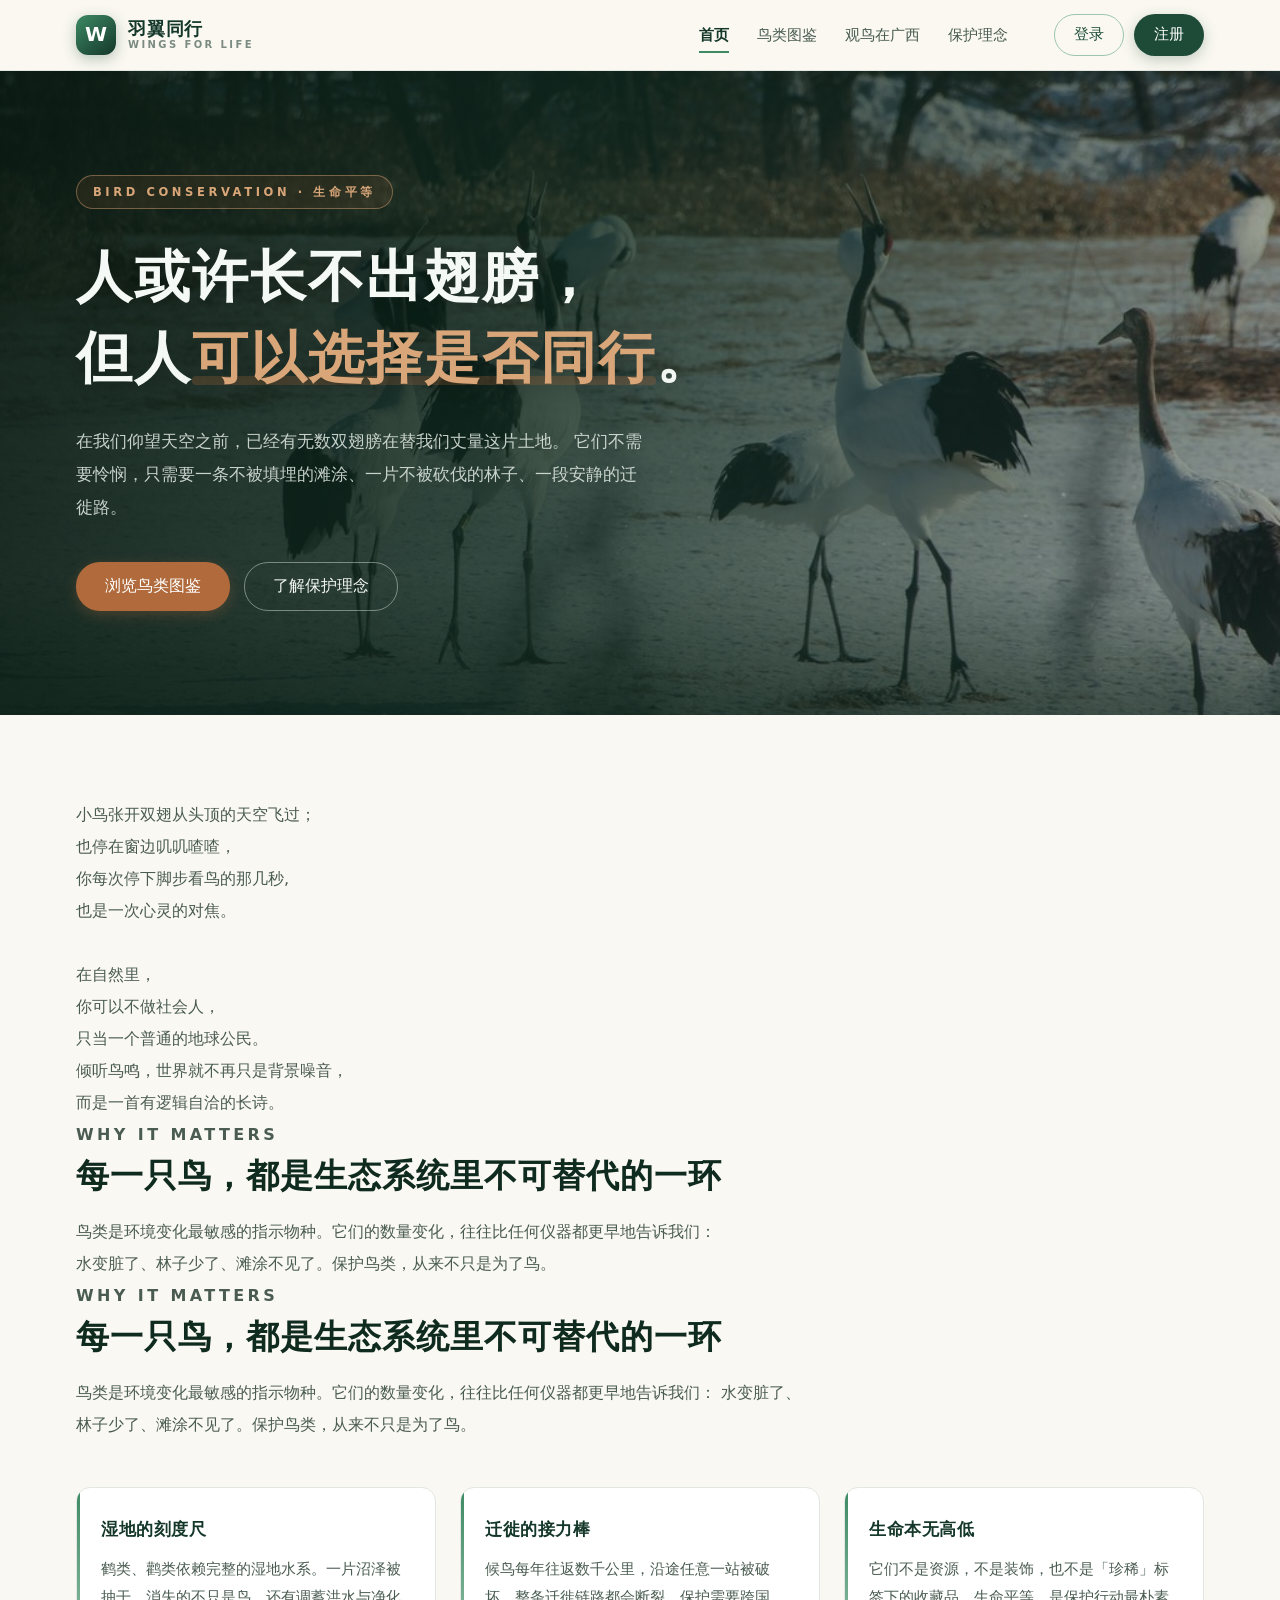
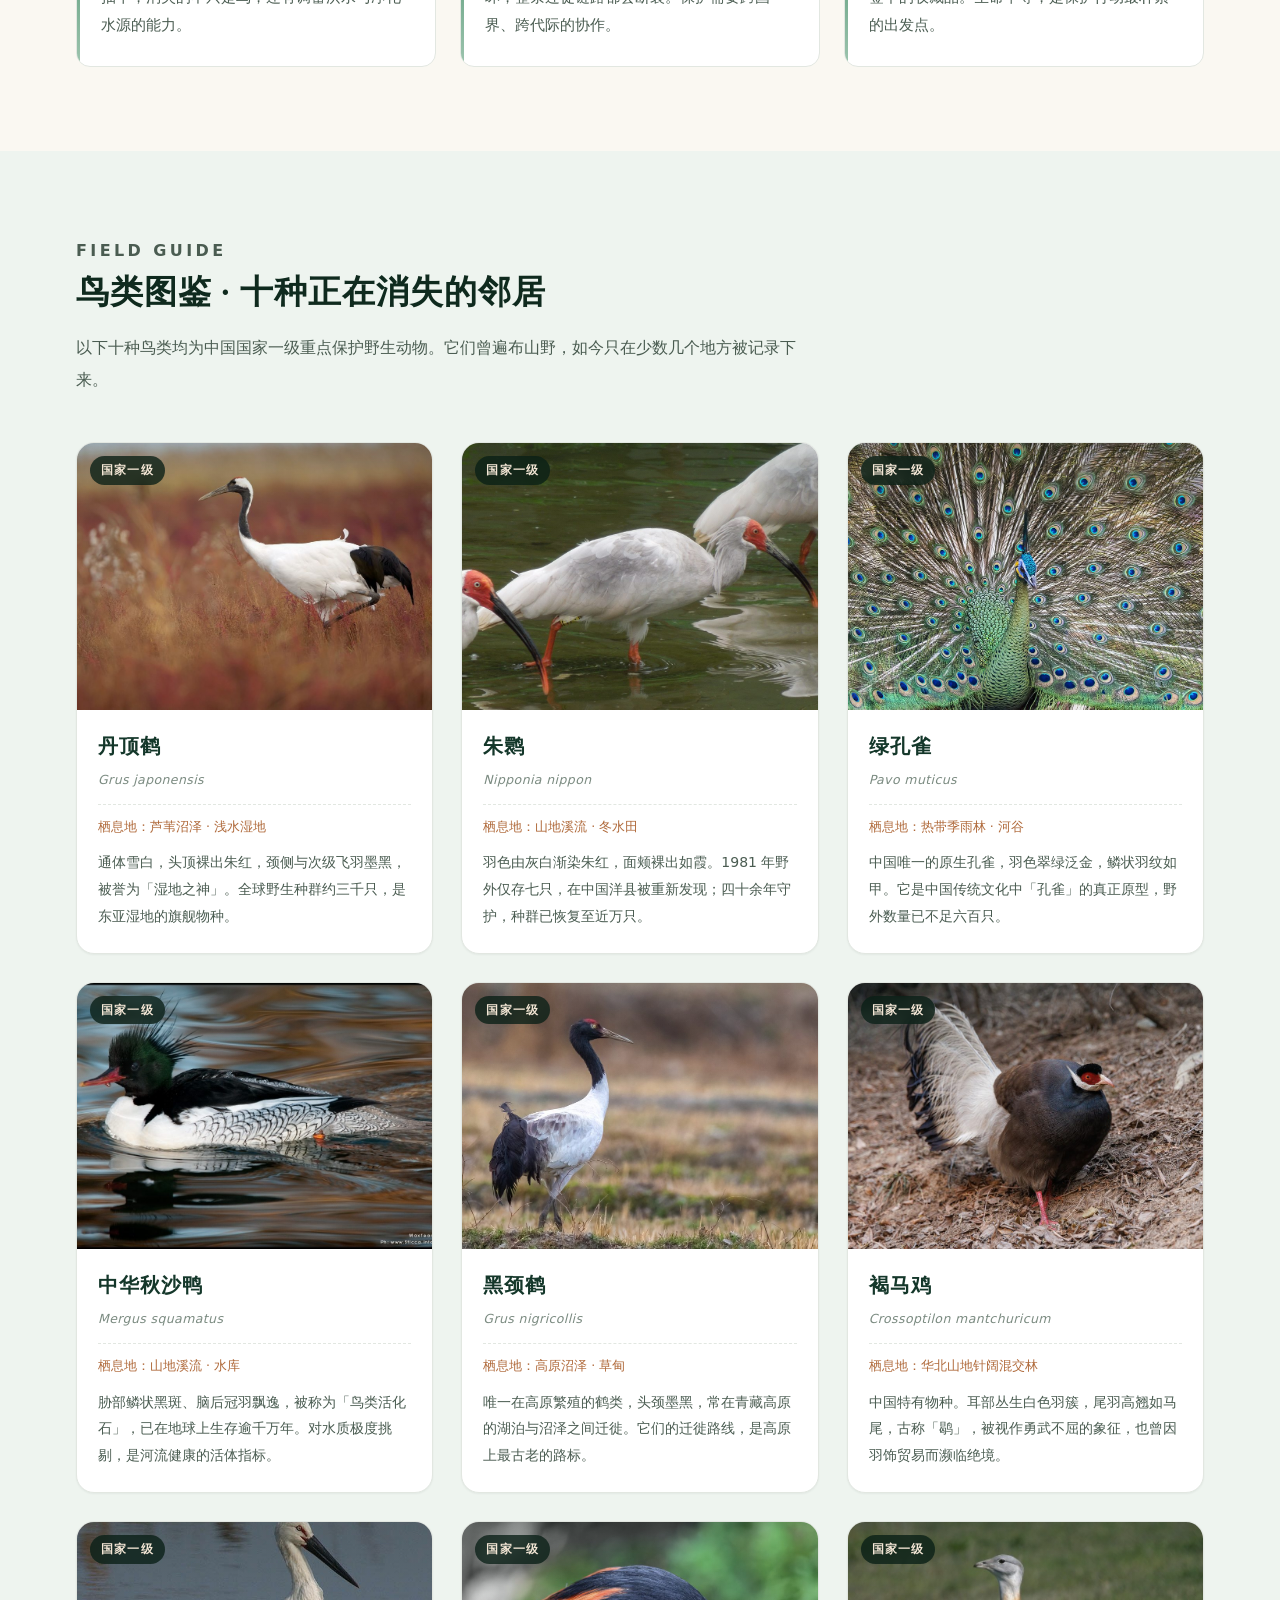
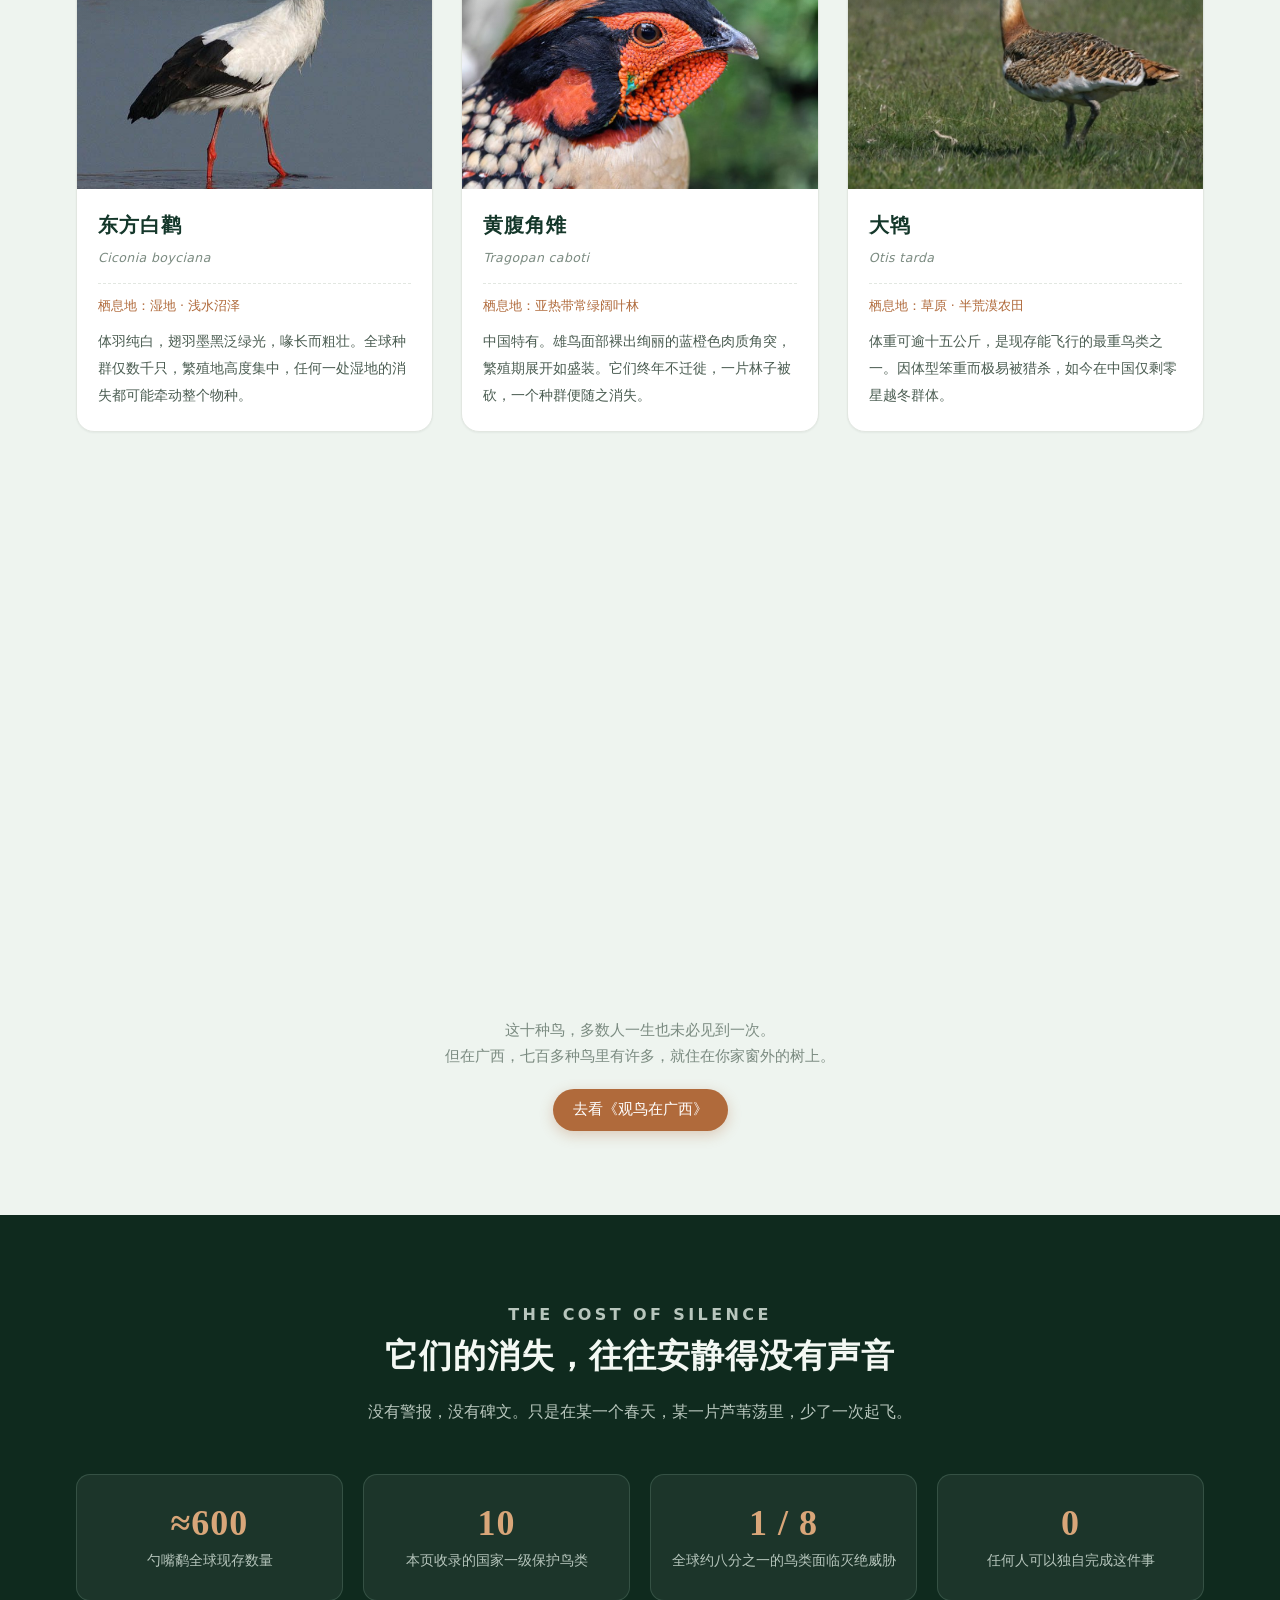
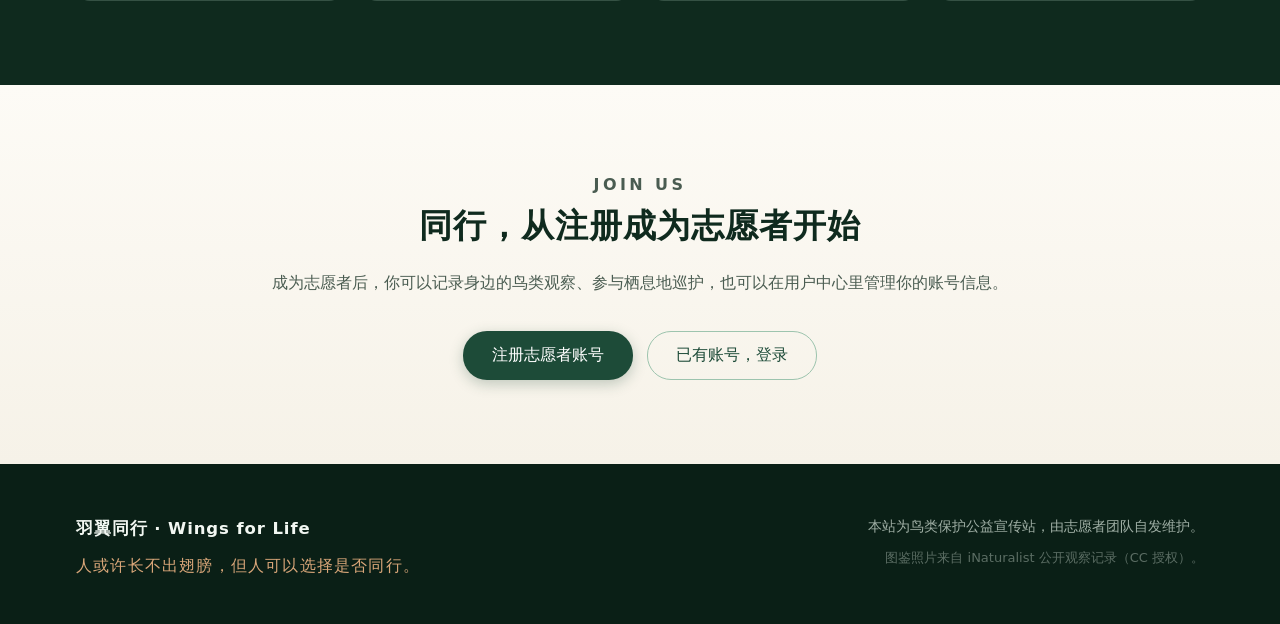
==== index.html @ a068129e "提交文件" ====
<!DOCTYPE html>
<html lang="zh-CN">
<head>
<meta charset="utf-8">
<meta name="viewport" content="width=device-width, initial-scale=1">
<title>羽翼同行 · Wings for Life —— 鸟类保护宣传站</title>
<meta name="description" content="一个鸟类保护公益宣传站：记录中国十种国家一级保护鸟类，主张生命平等。">
<link rel="stylesheet" href="assets/style.css">
</head>
<body>

<header class="site-header">
  <div class="wrap header-inner">
    <a class="brand" href="index.html">
      <span class="brand-mark">W</span>
      <span class="brand-text">
        <strong>羽翼同行</strong>
        <em>Wings for Life</em>
      </span>
    </a>
    <nav class="nav">
      <a href="index.html" class="on">首页</a>
      <a href="#birds">鸟类图鉴</a>
      <a href="guangxi.html">观鸟在广西</a>
      <a href="about.html">保护理念</a>
    </nav>
    <div class="account" id="account-area">
      <a class="btn btn-ghost" href="login.html">登录</a>
      <a class="btn btn-solid" href="register.html">注册</a>
    </div>
  </div>
</header>

<main>

  <!-- ============ Hero ============ -->
  <section class="hero">
    <div class="hero-inner">
      <span class="hero-kicker">Bird Conservation · 生命平等</span>
      <h1 class="hero-slogan">
        人或许长不出翅膀，<br>但人<span class="hl">可以选择是否同行</span>。
      </h1>
      <p class="hero-sub">
        在我们仰望天空之前，已经有无数双翅膀在替我们丈量这片土地。
        它们不需要怜悯，只需要一条不被填埋的滩涂、一片不被砍伐的林子、一段安静的迁徙路。
      </p>
      <div class="hero-actions">
        <a class="btn btn-clay" href="#birds">浏览鸟类图鉴</a>
        <a class="btn btn-outline-light" href="about.html">了解保护理念</a>
      </div>
    </div>
  </section>

  <!-- ============ 为什么重要 ============ -->
  <section class="section">
    <div class="wrap">
      <div class="section-head reveal">
        <p>
          小鸟张开双翅从头顶的天空飞过；<br>
          也停在窗边叽叽喳喳，<br>
         你每次停下脚步看鸟的那几秒,<br>
         也是一次心灵的对焦。<br>
         <br>
        在自然里，<br>
        你可以不做社会人，<br>
        只当一个普通的地球公民。<br>
        倾听鸟鸣，世界就不再只是背景噪音，<br>
        而是一首有逻辑自洽的长诗。
        </p>
        <p class="eyebrow">Why it matters</p>
        <h2>每一只鸟，都是生态系统里不可替代的一环</h2>
        <p>
          鸟类是环境变化最敏感的指示物种。它们的数量变化，往往比任何仪器都更早地告诉我们：
        </p>
        <p>
          水变脏了、林子少了、滩涂不见了。保护鸟类，从来不只是为了鸟。
        </p>
        <p class="eyebrow">Why it matters</p>
        <h2>每一只鸟，都是生态系统里不可替代的一环</h2>
        <p>
          鸟类是环境变化最敏感的指示物种。它们的数量变化，往往比任何仪器都更早地告诉我们：
          水变脏了、林子少了、滩涂不见了。保护鸟类，从来不只是为了鸟。
        </p>
      </div>

      <div class="idea-grid">
        <div class="idea reveal">
          <h3>湿地的刻度尺</h3>
          <p>鹤类、鹳类依赖完整的湿地水系。一片沼泽被抽干，消失的不只是鸟，还有调蓄洪水与净化水源的能力。</p>
        </div>
        <div class="idea reveal">
          <h3>迁徙的接力棒</h3>
          <p>候鸟每年往返数千公里，沿途任意一站被破坏，整条迁徙链路都会断裂。保护需要跨国界、跨代际的协作。</p>
        </div>
        <div class="idea reveal">
          <h3>生命本无高低</h3>
          <p>它们不是资源，不是装饰，也不是「珍稀」标签下的收藏品。生命平等，是保护行动最朴素的出发点。</p>
        </div>
      </div>
    </div>
  </section>

  <!-- ============ 鸟类图鉴 ============ -->
  <section class="section tint" id="birds">
    <div class="wrap">
      <div class="section-head reveal">
        <p class="eyebrow">Field Guide</p>
        <h2>鸟类图鉴 · 十种正在消失的邻居</h2>
        <p>以下十种鸟类均为中国国家一级重点保护野生动物。它们曾遍布山野，如今只在少数几个地方被记录下来。</p>
      </div>

      <div class="birds-grid">

        <article class="bird-card reveal">
          <div class="card-media">
            <img src="images/bird-01.jpg" alt="丹顶鹤" loading="lazy">
            <span class="card-level">国家一级</span>
          </div>
          <div class="card-body">
            <h3>丹顶鹤</h3>
            <p class="card-latin">Grus japonensis</p>
            <p class="card-habitat">栖息地：芦苇沼泽 · 浅水湿地</p>
            <p class="card-desc">通体雪白，头顶裸出朱红，颈侧与次级飞羽墨黑，被誉为「湿地之神」。全球野生种群约三千只，是东亚湿地的旗舰物种。</p>
          </div>
        </article>

        <article class="bird-card reveal">
          <div class="card-media">
            <img src="images/bird-02.jpg" alt="朱鹮" loading="lazy">
            <span class="card-level">国家一级</span>
          </div>
          <div class="card-body">
            <h3>朱鹮</h3>
            <p class="card-latin">Nipponia nippon</p>
            <p class="card-habitat">栖息地：山地溪流 · 冬水田</p>
            <p class="card-desc">羽色由灰白渐染朱红，面颊裸出如霞。1981 年野外仅存七只，在中国洋县被重新发现；四十余年守护，种群已恢复至近万只。</p>
          </div>
        </article>

        <article class="bird-card reveal">
          <div class="card-media">
            <img src="images/bird-03.jpg" alt="绿孔雀" loading="lazy">
            <span class="card-level">国家一级</span>
          </div>
          <div class="card-body">
            <h3>绿孔雀</h3>
            <p class="card-latin">Pavo muticus</p>
            <p class="card-habitat">栖息地：热带季雨林 · 河谷</p>
            <p class="card-desc">中国唯一的原生孔雀，羽色翠绿泛金，鳞状羽纹如甲。它是中国传统文化中「孔雀」的真正原型，野外数量已不足六百只。</p>
          </div>
        </article>

        <article class="bird-card reveal">
          <div class="card-media">
            <img src="images/bird-04.jpg" alt="中华秋沙鸭" loading="lazy">
            <span class="card-level">国家一级</span>
          </div>
          <div class="card-body">
            <h3>中华秋沙鸭</h3>
            <p class="card-latin">Mergus squamatus</p>
            <p class="card-habitat">栖息地：山地溪流 · 水库</p>
            <p class="card-desc">胁部鳞状黑斑、脑后冠羽飘逸，被称为「鸟类活化石」，已在地球上生存逾千万年。对水质极度挑剔，是河流健康的活体指标。</p>
          </div>
        </article>

        <article class="bird-card reveal">
          <div class="card-media">
            <img src="images/bird-05.jpg" alt="黑颈鹤" loading="lazy">
            <span class="card-level">国家一级</span>
          </div>
          <div class="card-body">
            <h3>黑颈鹤</h3>
            <p class="card-latin">Grus nigricollis</p>
            <p class="card-habitat">栖息地：高原沼泽 · 草甸</p>
            <p class="card-desc">唯一在高原繁殖的鹤类，头颈墨黑，常在青藏高原的湖泊与沼泽之间迁徙。它们的迁徙路线，是高原上最古老的路标。</p>
          </div>
        </article>

        <article class="bird-card reveal">
          <div class="card-media">
            <img src="images/bird-06.jpg" alt="褐马鸡" loading="lazy">
            <span class="card-level">国家一级</span>
          </div>
          <div class="card-body">
            <h3>褐马鸡</h3>
            <p class="card-latin">Crossoptilon mantchuricum</p>
            <p class="card-habitat">栖息地：华北山地针阔混交林</p>
            <p class="card-desc">中国特有物种。耳部丛生白色羽簇，尾羽高翘如马尾，古称「鹖」，被视作勇武不屈的象征，也曾因羽饰贸易而濒临绝境。</p>
          </div>
        </article>

        <article class="bird-card reveal">
          <div class="card-media">
            <img src="images/bird-07.jpg" alt="东方白鹳" loading="lazy">
            <span class="card-level">国家一级</span>
          </div>
          <div class="card-body">
            <h3>东方白鹳</h3>
            <p class="card-latin">Ciconia boyciana</p>
            <p class="card-habitat">栖息地：湿地 · 浅水沼泽</p>
            <p class="card-desc">体羽纯白，翅羽墨黑泛绿光，喙长而粗壮。全球种群仅数千只，繁殖地高度集中，任何一处湿地的消失都可能牵动整个物种。</p>
          </div>
        </article>

        <article class="bird-card reveal">
          <div class="card-media">
            <img src="images/bird-08.jpg" alt="黄腹角雉" loading="lazy">
            <span class="card-level">国家一级</span>
          </div>
          <div class="card-body">
            <h3>黄腹角雉</h3>
            <p class="card-latin">Tragopan caboti</p>
            <p class="card-habitat">栖息地：亚热带常绿阔叶林</p>
            <p class="card-desc">中国特有。雄鸟面部裸出绚丽的蓝橙色肉质角突，繁殖期展开如盛装。它们终年不迁徙，一片林子被砍，一个种群便随之消失。</p>
          </div>
        </article>

        <article class="bird-card reveal">
          <div class="card-media">
            <img src="images/bird-09.jpg" alt="大鸨" loading="lazy">
            <span class="card-level">国家一级</span>
          </div>
          <div class="card-body">
            <h3>大鸨</h3>
            <p class="card-latin">Otis tarda</p>
            <p class="card-habitat">栖息地：草原 · 半荒漠农田</p>
            <p class="card-desc">体重可逾十五公斤，是现存能飞行的最重鸟类之一。因体型笨重而极易被猎杀，如今在中国仅剩零星越冬群体。</p>
          </div>
        </article>

        <article class="bird-card reveal">
          <div class="card-media">
            <img src="images/bird-10.jpg" alt="勺嘴鹬" loading="lazy">
            <span class="card-level">国家一级</span>
          </div>
          <div class="card-body">
            <h3>勺嘴鹬</h3>
            <p class="card-latin">Calidris pygmaea</p>
            <p class="card-habitat">栖息地：沿海滩涂 · 河口</p>
            <p class="card-desc">喙端膨大如勺，是它独一无二的签名。全球仅存约六百只，每年往返繁殖地与越冬地数千公里，而中途的每一片滩涂都在被填埋。</p>
          </div>
        </article>

      </div>

      <div class="center" style="margin-top:46px">
        <p style="margin:0 0 20px;color:var(--ink-mute);font-size:14.5px">
          这十种鸟，多数人一生也未必见到一次。<br>
          但在广西，七百多种鸟里有许多，就住在你家窗外的树上。
        </p>
        <a class="btn btn-clay" href="guangxi.html">去看《观鸟在广西》</a>
      </div>
    </div>
  </section>

  <!-- ============ 数据 ============ -->
  <section class="section dark">
    <div class="wrap">
      <div class="section-head center reveal">
        <p class="eyebrow">The cost of silence</p>
        <h2>它们的消失，往往安静得没有声音</h2>
        <p>没有警报，没有碑文。只是在某一个春天，某一片芦苇荡里，少了一次起飞。</p>
      </div>
      <div class="stats">
        <div class="stat reveal"><b>≈600</b><span>勺嘴鹬全球现存数量</span></div>
        <div class="stat reveal"><b>10</b><span>本页收录的国家一级保护鸟类</span></div>
        <div class="stat reveal"><b>1 / 8</b><span>全球约八分之一的鸟类面临灭绝威胁</span></div>
        <div class="stat reveal"><b>0</b><span>任何人可以独自完成这件事</span></div>
      </div>
    </div>
  </section>

  <!-- ============ CTA ============ -->
  <section class="section sand">
    <div class="wrap">
      <div class="section-head center reveal" style="margin-bottom:0">
        <p class="eyebrow">Join us</p>
        <h2>同行，从注册成为志愿者开始</h2>
        <p>成为志愿者后，你可以记录身边的鸟类观察、参与栖息地巡护，也可以在用户中心里管理你的账号信息。</p>
        <div class="hero-actions" style="justify-content:center;margin-top:32px">
          <a class="btn btn-solid" href="register.html">注册志愿者账号</a>
          <a class="btn btn-ghost" href="login.html">已有账号，登录</a>
        </div>
      </div>
    </div>
  </section>

</main>

<footer class="site-footer">
  <div class="wrap footer-inner">
    <div class="foot-brand">
      <strong>羽翼同行 · Wings for Life</strong>
      <p>人或许长不出翅膀，但人可以选择是否同行。</p>
    </div>
    <div class="foot-meta">
      <p>本站为鸟类保护公益宣传站，由志愿者团队自发维护。</p>
      <p class="muted">图鉴照片来自 iNaturalist 公开观察记录（CC 授权）。</p>
    </div>
  </div>
</footer>

<div id="toast-host"></div>
<script src="assets/app.js"></script>
</body>
</html>
---- assets/style.css ----
/* ============================================================
   Wings for Life · 羽翼同行
   鸟类保护宣传站 —— 前端样式
   主色调：深绿 + 大地色
   ============================================================ */

:root {
  --green-950: #0a1f16;
  --green-900: #0f2a1e;
  --green-800: #14372a;
  --green-700: #1d4b38;
  --green-600: #2a6b4e;
  --green-500: #3d8a64;
  --green-400: #5aa87d;
  --green-300: #9dc4ae;
  --green-100: #dcebe1;
  --green-050: #eef4ef;

  --clay:      #b06a3b;
  --clay-lite: #d9a679;
  --clay-pale: #f4e6d8;

  --sand:  #e7e0cf;
  --cream: #faf8f2;
  --paper: #ffffff;

  --ink:      #1b2a22;
  --ink-soft: #4a5c51;
  --ink-mute: #7b8b81;
  --line:     #e2e7e1;
  --line-soft:#eef1ec;

  --radius-lg: 18px;
  --radius:    14px;
  --radius-sm: 9px;

  --shadow-xs: 0 1px 2px rgba(15, 42, 30, .05);
  --shadow:    0 2px 4px rgba(15, 42, 30, .05), 0 10px 28px rgba(15, 42, 30, .07);
  --shadow-lg: 0 18px 50px rgba(15, 42, 30, .15);

  --wrap: 1180px;
  --ease: cubic-bezier(.22, .61, .36, 1);

  --font: "PingFang SC", "HarmonyOS Sans SC", "Hiragino Sans GB", "Microsoft YaHei",
          "Source Han Sans SC", "Noto Sans SC", system-ui, -apple-system, "Segoe UI", sans-serif;
  --serif: "Songti SC", "Source Han Serif SC", "Noto Serif SC", Georgia, "Times New Roman", serif;
  --mono: ui-monospace, SFMono-Regular, Menlo, Consolas, "Courier New", monospace;
}

* { box-sizing: border-box; }

html { scroll-behavior: smooth; -webkit-text-size-adjust: 100%; }

body {
  margin: 0;
  background: var(--cream);
  color: var(--ink);
  font-family: var(--font);
  font-size: 16px;
  line-height: 1.78;
  -webkit-font-smoothing: antialiased;
  text-rendering: optimizeLegibility;
}

a { color: var(--green-600); text-decoration: none; transition: color .18s var(--ease); }
a:hover { color: var(--green-500); }

img { max-width: 100%; display: block; }

.wrap { width: 100%; max-width: var(--wrap); margin: 0 auto; padding: 0 26px; }
.center { text-align: center; }

/* ============================================================
   页头
   ============================================================ */

.site-header {
  position: sticky;
  top: 0;
  z-index: 80;
  background: rgba(250, 248, 242, .86);
  backdrop-filter: saturate(160%) blur(14px);
  -webkit-backdrop-filter: saturate(160%) blur(14px);
  border-bottom: 1px solid var(--line);
  transition: box-shadow .25s var(--ease), background .25s var(--ease);
}
.site-header.scrolled { box-shadow: 0 4px 22px rgba(15, 42, 30, .07); background: rgba(250, 248, 242, .96); }

.header-inner { display: flex; align-items: center; gap: 22px; height: 70px; }

.brand { display: flex; align-items: center; gap: 12px; color: var(--green-800); flex: none; }
.brand:hover { color: var(--green-700); }

.brand-mark {
  width: 40px; height: 40px;
  display: grid; place-items: center;
  border-radius: 12px;
  background: linear-gradient(140deg, var(--green-500), var(--green-800));
  color: #fff;
  font-weight: 700;
  font-size: 20px;
  box-shadow: 0 4px 14px rgba(29, 75, 56, .3);
}
.brand-text { display: flex; flex-direction: column; line-height: 1.16; }
.brand-text strong { font-size: 17.5px; letter-spacing: .8px; }
.brand-text em {
  font-style: normal;
  font-size: 10px;
  letter-spacing: 2.4px;
  text-transform: uppercase;
  color: var(--ink-mute);
  font-weight: 600;
}

.nav { display: flex; gap: 28px; margin-left: auto; }
.nav a {
  position: relative;
  color: var(--ink-soft);
  font-size: 15px;
  padding: 5px 0;
}
.nav a::after {
  content: "";
  position: absolute; left: 0; right: 100%; bottom: 0;
  height: 2px; background: var(--green-500);
  transition: right .25s var(--ease);
}
.nav a:hover { color: var(--green-700); }
.nav a:hover::after, .nav a.on::after { right: 0; }
.nav a.on { color: var(--green-800); font-weight: 600; }

.account { display: flex; align-items: center; gap: 10px; margin-left: 24px; }

.who {
  font-size: 13px;
  color: var(--green-700);
  background: var(--green-050);
  border: 1px solid var(--green-100);
  padding: 4px 12px;
  border-radius: 20px;
  max-width: 190px;
  overflow: hidden;
  text-overflow: ellipsis;
  white-space: nowrap;
  font-weight: 500;
}

/* 按钮 */
.btn {
  display: inline-flex;
  align-items: center;
  justify-content: center;
  gap: 7px;
  padding: 9px 19px;
  border-radius: 24px;
  font-size: 14.5px;
  font-weight: 500;
  font-family: inherit;
  border: 1px solid transparent;
  cursor: pointer;
  transition: .18s var(--ease);
  white-space: nowrap;
  line-height: 1.5;
}
.btn-solid {
  background: var(--green-700);
  color: #fff;
  box-shadow: 0 4px 14px rgba(29, 75, 56, .26);
}
.btn-solid:hover { background: var(--green-600); color: #fff; transform: translateY(-1px); box-shadow: 0 7px 20px rgba(29, 75, 56, .3); }
.btn-solid:active { transform: translateY(0); }
.btn-ghost { color: var(--green-700); border-color: var(--green-300); background: transparent; }
.btn-ghost:hover { background: var(--green-050); color: var(--green-800); border-color: var(--green-400); }
.btn-line { color: var(--ink-soft); border-color: var(--line); background: transparent; }
.btn-line:hover { background: #f2f0e9; color: var(--ink); }
.btn-clay { background: var(--clay); color: #fff; box-shadow: 0 4px 14px rgba(176, 106, 59, .3); }
.btn-clay:hover { background: #c07a49; color: #fff; transform: translateY(-1px); }
.btn-outline-light { border-color: rgba(244, 248, 244, .42); color: #f4f8f4; }
.btn-outline-light:hover { background: rgba(255, 255, 255, .13); color: #fff; border-color: rgba(255, 255, 255, .6); }
.btn-block { width: 100%; border-radius: var(--radius-sm); padding: 12px 18px; font-size: 15.5px; }
.btn[disabled] { opacity: .55; cursor: not-allowed; transform: none !important; }

/* ============================================================
   Hero
   ============================================================ */

.hero {
  position: relative;
  min-height: 540px;
  display: flex;
  align-items: center;
  background: var(--green-950) url("../images/hero.jpg") center 40% / cover no-repeat;
  overflow: hidden;
}
.hero::before {
  content: "";
  position: absolute; inset: 0;
  background: linear-gradient(102deg,
              rgba(8, 26, 18, .93) 0%,
              rgba(11, 38, 27, .80) 42%,
              rgba(11, 38, 27, .34) 100%);
}
.hero::after {
  content: "";
  position: absolute; left: 0; right: 0; bottom: 0; height: 140px;
  background: linear-gradient(180deg, rgba(10, 31, 22, 0), rgba(10, 31, 22, .55));
}
.hero-inner {
  position: relative;
  z-index: 2;
  width: 100%;
  max-width: var(--wrap);
  margin: 0 auto;
  padding: 104px 26px;
}

.hero-kicker {
  display: inline-block;
  font-size: 11.5px;
  letter-spacing: 3.6px;
  text-transform: uppercase;
  color: var(--clay-lite);
  border: 1px solid rgba(217, 166, 121, .45);
  border-radius: 20px;
  padding: 6px 16px;
  margin-bottom: 28px;
  font-weight: 600;
  background: rgba(176, 106, 59, .12);
}

.hero-slogan {
  margin: 0;
  font-family: var(--serif);
  font-size: clamp(30px, 4.6vw, 56px);
  line-height: 1.44;
  font-weight: 600;
  color: #f5f9f5;
  letter-spacing: 2px;
  max-width: 19em;
  text-shadow: 0 3px 30px rgba(0, 0, 0, .4);
}
.hero-slogan .hl {
  color: var(--clay-lite);
  position: relative;
  white-space: nowrap;
}
.hero-slogan .hl::after {
  content: "";
  position: absolute; left: 0; right: 0; bottom: 4px; height: 9px;
  background: rgba(176, 106, 59, .28);
  border-radius: 4px;
  z-index: -1;
}

.hero-sub {
  margin: 26px 0 0;
  color: rgba(230, 240, 232, .84);
  font-size: 16.5px;
  max-width: 35em;
  line-height: 2;
}
.hero-actions { margin-top: 38px; display: flex; gap: 14px; flex-wrap: wrap; }
.hero-actions .btn { padding: 12px 28px; font-size: 15.5px; }

/* ============================================================
   区块
   ============================================================ */

.section { padding: 84px 0; }
.section.tint { background: var(--green-050); }
.section.dark { background: var(--green-900); color: #e9f0ea; }
.section.sand { background: linear-gradient(180deg, #fdfbf6, #f6f2e8); }

.section-head { max-width: 740px; margin-bottom: 46px; }
.section-head.center { margin-left: auto; margin-right: auto; text-align: center; }

.eyebrow {
  font-size: 11.5px;
  letter-spacing: 3.4px;
  text-transform: uppercase;
  color: var(--clay);
  font-weight: 700;
  margin: 0 0 13px;
}
.section.dark .eyebrow { color: var(--clay-lite); }

.section-head h2 {
  margin: 0 0 15px;
  font-family: var(--serif);
  font-size: clamp(23px, 2.8vw, 33px);
  line-height: 1.52;
  color: var(--green-900);
  letter-spacing: 1px;
  font-weight: 600;
}
.section.dark .section-head h2 { color: #f3f8f3; }
.section-head p { margin: 0; color: var(--ink-soft); font-size: 16px; line-height: 2; }
.section.dark .section-head p { color: rgba(226, 238, 229, .8); }

/* ============================================================
   鸟类图鉴
   ============================================================ */

.birds-grid {
  display: grid;
  grid-template-columns: repeat(auto-fill, minmax(272px, 1fr));
  gap: 28px;
}

.bird-card {
  background: var(--paper);
  border: 1px solid var(--line);
  border-radius: var(--radius-lg);
  overflow: hidden;
  box-shadow: var(--shadow-xs);
  transition: transform .28s var(--ease), box-shadow .28s var(--ease), border-color .28s var(--ease);
  display: flex;
  flex-direction: column;
}
.bird-card:hover {
  transform: translateY(-6px);
  box-shadow: var(--shadow-lg);
  border-color: var(--green-100);
}

.card-media { position: relative; aspect-ratio: 4 / 3; overflow: hidden; background: var(--sand); }
.card-media img {
  width: 100%; height: 100%;
  object-fit: cover;
  transition: transform .65s var(--ease);
}
.bird-card:hover .card-media img { transform: scale(1.06); }

.card-media::after {
  content: "";
  position: absolute; inset: 0;
  background: linear-gradient(180deg, rgba(10, 31, 22, .18) 0%, rgba(10, 31, 22, 0) 42%);
  pointer-events: none;
}

.card-level {
  position: absolute;
  top: 13px; left: 13px;
  z-index: 2;
  background: rgba(10, 31, 22, .78);
  color: #f3e6d5;
  font-size: 11.5px;
  letter-spacing: 1.2px;
  padding: 4px 11px;
  border-radius: 20px;
  backdrop-filter: blur(4px);
  font-weight: 600;
}

.card-body { padding: 20px 21px 23px; display: flex; flex-direction: column; flex: 1; }
.card-body h3 { margin: 0; font-size: 19.5px; color: var(--green-800); letter-spacing: 1px; font-weight: 600; }
.card-latin { margin: 4px 0 0; font-size: 12.5px; font-style: italic; color: var(--ink-mute); letter-spacing: .4px; }
.card-habitat {
  margin: 13px 0 0;
  font-size: 12.5px;
  color: var(--clay);
  border-top: 1px dashed var(--line);
  padding-top: 11px;
  font-weight: 500;
}
.card-desc { margin: 11px 0 0; font-size: 14px; line-height: 1.92; color: var(--ink-soft); }

/* ============================================================
   理念卡片 / 数据
   ============================================================ */

.idea-grid { display: grid; grid-template-columns: repeat(auto-fit, minmax(252px, 1fr)); gap: 24px; }

.idea {
  background: var(--paper);
  border: 1px solid var(--line);
  border-radius: var(--radius);
  padding: 26px 24px 27px;
  position: relative;
  overflow: hidden;
  transition: transform .25s var(--ease), box-shadow .25s var(--ease);
}
.idea::before {
  content: "";
  position: absolute; left: 0; top: 0; bottom: 0; width: 3px;
  background: linear-gradient(180deg, var(--green-500), var(--green-300));
}
.idea:hover { transform: translateY(-4px); box-shadow: var(--shadow); }
.idea h3 { margin: 0 0 10px; font-size: 17px; color: var(--green-800); letter-spacing: .6px; font-weight: 600; }
.idea p { margin: 0; font-size: 14.5px; line-height: 1.95; color: var(--ink-soft); }
.idea code { background: var(--clay-pale); color: var(--clay); padding: 2px 7px; border-radius: 5px; font-family: var(--mono); font-size: 13px; }

.stats { display: grid; grid-template-columns: repeat(auto-fit, minmax(196px, 1fr)); gap: 20px; margin-top: 38px; }
.stat {
  text-align: center;
  padding: 26px 16px;
  border-radius: var(--radius);
  background: rgba(255, 255, 255, .055);
  border: 1px solid rgba(157, 196, 174, .2);
  transition: background .25s var(--ease);
}
.stat:hover { background: rgba(255, 255, 255, .1); }
.stat b {
  display: block;
  font-family: var(--serif);
  font-size: 36px;
  color: var(--clay-lite);
  line-height: 1.24;
  font-weight: 600;
  letter-spacing: 1px;
}
.stat span { font-size: 13.5px; color: rgba(226, 238, 229, .78); }

/* 数据条放在浅色区块里时用这套配色（否则数字与标签会看不清） */
.stats.on-light .stat {
  background: var(--paper);
  border-color: var(--line);
  box-shadow: var(--shadow-xs);
}
.stats.on-light .stat:hover { background: #fff; border-color: var(--green-100); }
.stats.on-light .stat b { color: var(--clay); }
.stats.on-light .stat span { color: var(--ink-soft); }

/* ============================================================
   内页头部
   ============================================================ */

.page-hero {
  background: linear-gradient(135deg, var(--green-800), var(--green-950));
  color: #eef4ef;
  padding: 58px 0 54px;
  position: relative;
  overflow: hidden;
}
.page-hero::after {
  content: "";
  position: absolute; right: -60px; top: -70px;
  width: 300px; height: 300px;
  border-radius: 50%;
  background: radial-gradient(circle, rgba(176, 106, 59, .3), transparent 68%);
}
.page-hero .wrap { position: relative; z-index: 2; }
.page-hero h1 { margin: 0 0 11px; font-family: var(--serif); font-size: clamp(24px, 3.1vw, 35px); letter-spacing: 1.4px; font-weight: 600; }
.page-hero p { margin: 0; color: rgba(226, 238, 229, .78); font-size: 15.5px; }

/* ============================================================
   表单 / 卡片
   ============================================================ */

.auth-wrap { padding: 58px 0 88px; display: flex; justify-content: center; }

.card-panel {
  width: 100%;
  max-width: 452px;
  background: var(--paper);
  border: 1px solid var(--line);
  border-radius: var(--radius-lg);
  box-shadow: var(--shadow);
  padding: 38px 38px 32px;
}
.card-panel.wide { max-width: 660px; }

.card-panel h2 { margin: 0 0 7px; font-size: 22.5px; color: var(--green-800); letter-spacing: .8px; font-weight: 600; }
.card-panel .sub { margin: 0 0 28px; font-size: 14px; color: var(--ink-mute); }

.field { margin-bottom: 18px; }
.field label { display: block; font-size: 13.5px; font-weight: 600; color: var(--ink-soft); margin-bottom: 8px; letter-spacing: .3px; }
.field input[type="text"],
.field input[type="password"] {
  width: 100%;
  padding: 12px 14px;
  font-size: 15px;
  font-family: inherit;
  color: var(--ink);
  background: #fdfcf8;
  border: 1px solid var(--line);
  border-radius: var(--radius-sm);
  transition: .16s var(--ease);
}
.field input:focus {
  outline: none;
  border-color: var(--green-500);
  box-shadow: 0 0 0 3px rgba(61, 138, 100, .13);
  background: #fff;
}
.field .hint { margin: 7px 0 0; font-size: 12.5px; color: var(--ink-mute); }

.form-foot { margin-top: 24px; font-size: 13.5px; color: var(--ink-mute); text-align: center; }
.form-foot a { font-weight: 600; }

.alert {
  border-radius: var(--radius-sm);
  padding: 13px 16px;
  font-size: 14px;
  margin-bottom: 22px;
  line-height: 1.75;
  animation: slideDown .3s var(--ease);
}
@keyframes slideDown { from { opacity: 0; transform: translateY(-6px); } to { opacity: 1; transform: none; } }
.alert-err  { background: #fdf1ec; border: 1px solid #f0d3c4; color: #9a4a26; }
.alert-ok   { background: #eef7f1; border: 1px solid #cbe5d5; color: #22653f; }
.alert-info { background: var(--green-050); border: 1px solid var(--green-100); color: var(--ink-soft); }

/* ============================================================
   用户中心
   ============================================================ */

.profile-head { display: flex; align-items: center; gap: 18px; flex-wrap: wrap; margin-bottom: 28px; }
.avatar {
  width: 62px; height: 62px;
  border-radius: 50%;
  display: grid; place-items: center;
  background: linear-gradient(140deg, var(--green-500), var(--green-800));
  color: #fff;
  font-size: 25px;
  font-weight: 700;
  flex: none;
  box-shadow: 0 6px 20px rgba(29, 75, 56, .28);
  letter-spacing: 1px;
}
.profile-head h2 { margin: 0; font-size: 22px; color: var(--green-800); letter-spacing: .6px; }
.profile-head p { margin: 4px 0 0; font-size: 13.5px; color: var(--ink-mute); }

.flag-box {
  margin: 0 0 32px;
  border: 1px solid #cbe5d5;
  background: linear-gradient(140deg, #f1f9f3, #e5f2ea);
  border-radius: var(--radius-lg);
  padding: 28px 30px;
  position: relative;
  overflow: hidden;
  animation: popIn .45s var(--ease);
}
@keyframes popIn { from { opacity: 0; transform: scale(.97); } to { opacity: 1; transform: none; } }
.flag-box::before {
  content: "";
  position: absolute; left: 0; top: 0; bottom: 0; width: 4px;
  background: linear-gradient(180deg, var(--green-500), var(--clay));
}
.flag-box h3 { margin: 0 0 9px; font-size: 16px; color: var(--green-800); letter-spacing: .6px; }
.flag-box .flag-value {
  font-family: var(--mono);
  font-size: 17px;
  font-weight: 700;
  color: var(--green-900);
  background: #fff;
  border: 1px dashed var(--green-300);
  border-radius: var(--radius-sm);
  padding: 14px 17px;
  word-break: break-all;
  letter-spacing: .6px;
}
.flag-box .note { margin: 12px 0 0; font-size: 13px; color: var(--ink-mute); }

.divider { height: 1px; background: var(--line-soft); margin: 32px 0; }

.loading { text-align: center; color: var(--ink-mute); padding: 60px 0; font-size: 15px; }
.spinner {
  width: 30px; height: 30px;
  border: 3px solid var(--green-100);
  border-top-color: var(--green-500);
  border-radius: 50%;
  margin: 0 auto 14px;
  animation: spin .8s linear infinite;
}
@keyframes spin { to { transform: rotate(360deg); } }

/* ============================================================
   用户中心 —— 功能面板
   ============================================================ */

.panel-title {
  margin: 34px 0 16px;
  font-size: 15px;
  color: var(--ink-soft);
  letter-spacing: 1.6px;
  font-weight: 600;
  display: flex;
  align-items: center;
  gap: 12px;
}
.panel-title::after {
  content: "";
  flex: 1;
  height: 1px;
  background: var(--line);
}

.panel-grid {
  display: grid;
  grid-template-columns: repeat(auto-fill, minmax(248px, 1fr));
  gap: 18px;
}

.panel-card {
  display: flex;
  flex-direction: column;
  gap: 7px;
  text-align: left;
  background: var(--paper);
  border: 1px solid var(--line);
  border-radius: var(--radius);
  padding: 22px 22px 20px;
  font-family: inherit;
  font-size: inherit;
  color: var(--ink);
  cursor: pointer;
  transition: transform .22s var(--ease), box-shadow .22s var(--ease), border-color .22s var(--ease);
  box-shadow: var(--shadow-xs);
}
.panel-card:hover {
  transform: translateY(-3px);
  box-shadow: var(--shadow);
  border-color: var(--green-300);
}
.panel-card:hover .panel-go { color: var(--green-500); }

.panel-ico {
  width: 38px;
  height: 38px;
  border-radius: 11px;
  display: grid;
  place-items: center;
  background: var(--green-050);
  color: var(--green-700);
  margin-bottom: 5px;
  transition: background .22s var(--ease);
}
.panel-card:hover .panel-ico { background: var(--green-100); }
.panel-ico svg { width: 20px; height: 20px; }

.panel-card h3 { margin: 0; font-size: 16.5px; color: var(--green-800); letter-spacing: .5px; font-weight: 600; }
.panel-card p { margin: 0; font-size: 13.5px; line-height: 1.8; color: var(--ink-mute); }

.panel-go {
  margin-top: 10px;
  font-size: 13px;
  font-weight: 600;
  color: var(--green-600);
  letter-spacing: .5px;
  transition: color .22s var(--ease);
}

.panel-card.danger .panel-ico { background: #fdf1ec; color: #b0562f; }
.panel-card.danger:hover { border-color: #f0d3c4; }
.panel-card.danger:hover .panel-ico { background: #f8e3d9; }
.panel-card.danger:hover .panel-go { color: #b0562f; }

/* 账号信息小卡 */
.info-list {
  background: var(--paper);
  border: 1px solid var(--line);
  border-radius: var(--radius);
  padding: 6px 22px;
  box-shadow: var(--shadow-xs);
}
.info-row {
  display: flex;
  align-items: baseline;
  gap: 16px;
  padding: 13px 0;
  border-bottom: 1px dashed var(--line-soft);
  font-size: 14.5px;
}
.info-row:last-child { border-bottom: 0; }
.info-row .k { color: var(--ink-mute); flex: none; width: 88px; font-size: 13.5px; }
.info-row .v { color: var(--ink); word-break: break-all; }
.info-row .v.mono { font-family: var(--mono); font-size: 14px; }

/* ============================================================
   数据库配置错误提示条
   ============================================================ */

.db-error-banner {
  background: #fdf1ec;
  border-bottom: 1px solid #f0d3c4;
  color: #8f4522;
  padding: 14px 26px;
  font-size: 14px;
  line-height: 1.8;
  display: flex;
  flex-direction: column;
  gap: 4px;
  position: relative;
  z-index: 90;
}
.db-error-banner strong { font-size: 14.5px; }
.db-error-banner code {
  background: #fff;
  border: 1px solid #f0d3c4;
  border-radius: 5px;
  padding: 3px 8px;
  font-family: var(--mono);
  font-size: 12.5px;
  align-self: flex-start;
  word-break: break-all;
}
.db-error-banner a { color: #9a4a26; text-decoration: underline; font-weight: 600; }

/* ============================================================
   Toast
   ============================================================ */

#toast-host {
  position: fixed;
  top: 84px; right: 24px;
  z-index: 200;
  display: flex;
  flex-direction: column;
  gap: 10px;
  pointer-events: none;
}
.toast {
  background: #fff;
  border: 1px solid var(--line);
  border-left: 4px solid var(--green-500);
  border-radius: var(--radius-sm);
  box-shadow: var(--shadow-lg);
  padding: 13px 18px;
  font-size: 14px;
  color: var(--ink);
  min-width: 220px;
  max-width: 340px;
  animation: toastIn .32s var(--ease);
}
.toast.err { border-left-color: #c05030; }
.toast.ok  { border-left-color: var(--green-500); }
.toast.hide { animation: toastOut .28s var(--ease) forwards; }
@keyframes toastIn  { from { opacity: 0; transform: translateX(24px); } to { opacity: 1; transform: none; } }
@keyframes toastOut { to { opacity: 0; transform: translateX(24px); } }

/* ============================================================
   滚动出现动画
   ============================================================ */

.reveal { opacity: 0; transform: translateY(22px); transition: opacity .7s var(--ease), transform .7s var(--ease); }
.reveal.in { opacity: 1; transform: none; }

@media (prefers-reduced-motion: reduce) {
  .reveal { opacity: 1; transform: none; transition: none; }
  html { scroll-behavior: auto; }
}

/* ============================================================
   页脚
   ============================================================ */

.site-footer {
  background: var(--green-950);
  color: rgba(224, 236, 227, .7);
  padding: 50px 0 44px;
  font-size: 14px;
}
.footer-inner { display: flex; justify-content: space-between; gap: 34px; flex-wrap: wrap; }
.foot-brand strong { display: block; color: #f2f7f2; font-size: 16.5px; letter-spacing: .9px; margin-bottom: 9px; }
.foot-brand p { margin: 0; font-family: var(--serif); color: var(--clay-lite); font-size: 15.5px; letter-spacing: 1.2px; }
.foot-meta { text-align: right; }
.foot-meta p { margin: 0 0 7px; }
.foot-meta .muted { color: rgba(224, 236, 227, .38); font-size: 13px; }

/* ============================================================
   观鸟在广西 —— 图鉴筛选 / 观鸟点 / 观鸟礼仪
   ============================================================ */

/* 生境筛选条 */
.chip-row {
  display: flex;
  flex-wrap: wrap;
  gap: 10px;
  margin: -14px 0 32px;
}
.chip {
  font-family: inherit;
  font-size: 13.5px;
  font-weight: 500;
  color: var(--ink-soft);
  background: var(--paper);
  border: 1px solid var(--line);
  border-radius: 22px;
  padding: 7px 17px;
  cursor: pointer;
  transition: .18s var(--ease);
  display: inline-flex;
  align-items: center;
  gap: 7px;
  line-height: 1.5;
}
.chip:hover { border-color: var(--green-300); color: var(--green-700); background: var(--green-050); }
.chip.on {
  background: var(--green-700);
  border-color: var(--green-700);
  color: #fff;
  box-shadow: 0 4px 14px rgba(29, 75, 56, .24);
}
.chip .n { font-size: 11.5px; opacity: .62; font-variant-numeric: tabular-nums; }
.chip.on .n { opacity: .85; }

.bird-card[hidden] { display: none; }

/* 居留型徽标配色（留鸟 / 夏候鸟 / 冬候鸟） */
.card-level.res-r { background: rgba(29, 75, 56, .86); color: #e3f2e9; }
.card-level.res-s { background: rgba(150, 96, 40, .9); color: #fff3e3; }
.card-level.res-w { background: rgba(45, 82, 116, .88); color: #e6f0f8; }

/* 广西分布小注 */
.card-spot {
  margin: 11px 0 0;
  font-size: 12.5px;
  color: var(--ink-mute);
  display: flex;
  gap: 6px;
  line-height: 1.72;
}
.card-spot b { color: var(--green-600); font-weight: 600; flex: none; }

/* 页内提示条 */
.gx-note {
  background: var(--clay-pale);
  border-left: 3px solid var(--clay);
  border-radius: var(--radius-sm);
  padding: 16px 20px;
  font-size: 14px;
  line-height: 1.95;
  color: #7a4a26;
  margin: 0 0 34px;
}
.gx-note b { color: #6a3d1d; }

/* 观鸟点（深色区） */
.spot-grid { display: grid; grid-template-columns: repeat(auto-fit, minmax(290px, 1fr)); gap: 22px; }
.spot {
  background: rgba(255, 255, 255, .055);
  border: 1px solid rgba(157, 196, 174, .2);
  border-radius: var(--radius);
  padding: 24px 24px 22px;
  transition: background .25s var(--ease), transform .25s var(--ease);
}
.spot:hover { background: rgba(255, 255, 255, .1); transform: translateY(-4px); }
.spot-region {
  font-size: 11.5px;
  letter-spacing: 2.2px;
  text-transform: uppercase;
  color: var(--clay-lite);
  font-weight: 600;
  margin: 0 0 9px;
}
.spot h3 { margin: 0 0 10px; font-size: 17.5px; color: #f3f8f3; letter-spacing: .7px; font-weight: 600; }
.spot p { margin: 0; font-size: 14px; line-height: 1.95; color: rgba(226, 238, 229, .78); }
.spot-birds {
  margin: 14px 0 0;
  padding-top: 12px;
  border-top: 1px dashed rgba(157, 196, 174, .28);
  font-size: 13px;
  color: var(--green-300);
  line-height: 1.8;
}

/* 观鸟礼仪 */
.rule-grid { display: grid; grid-template-columns: repeat(auto-fit, minmax(250px, 1fr)); gap: 22px; }
.rule {
  background: var(--paper);
  border: 1px solid var(--line);
  border-radius: var(--radius);
  padding: 24px 24px 25px;
  box-shadow: var(--shadow-xs);
  transition: transform .25s var(--ease), box-shadow .25s var(--ease);
}
.rule:hover { transform: translateY(-4px); box-shadow: var(--shadow); }
.rule-n {
  font-family: var(--serif);
  font-size: 25px;
  color: var(--clay-lite);
  line-height: 1;
  font-weight: 600;
  display: block;
  margin-bottom: 13px;
}
.rule h3 { margin: 0 0 9px; font-size: 16.5px; color: var(--green-800); letter-spacing: .5px; font-weight: 600; }
.rule p { margin: 0; font-size: 14px; line-height: 1.95; color: var(--ink-soft); }

/* ============================================================
   响应式
   ============================================================ */

@media (max-width: 900px) {
  .header-inner { height: auto; padding: 12px 0; flex-wrap: wrap; }
  .nav { order: 3; width: 100%; margin-left: 0; gap: 20px; border-top: 1px solid var(--line-soft); padding-top: 10px; }
  .account { margin-left: auto; }
  .hero-inner { padding: 72px 26px; }
  .hero { min-height: 440px; }
  .section { padding: 60px 0; }
  .card-panel { padding: 28px 24px; }
  .chip-row { margin-top: -6px; gap: 8px; }
  .chip { padding: 6px 14px; font-size: 13px; }
  .foot-meta { text-align: left; }
  #toast-host { left: 16px; right: 16px; top: 76px; }
  .toast { max-width: none; }
}

@media (max-width: 560px) {
  .birds-grid { grid-template-columns: 1fr; }
  .who { display: none; }
  .brand-text em { display: none; }
}
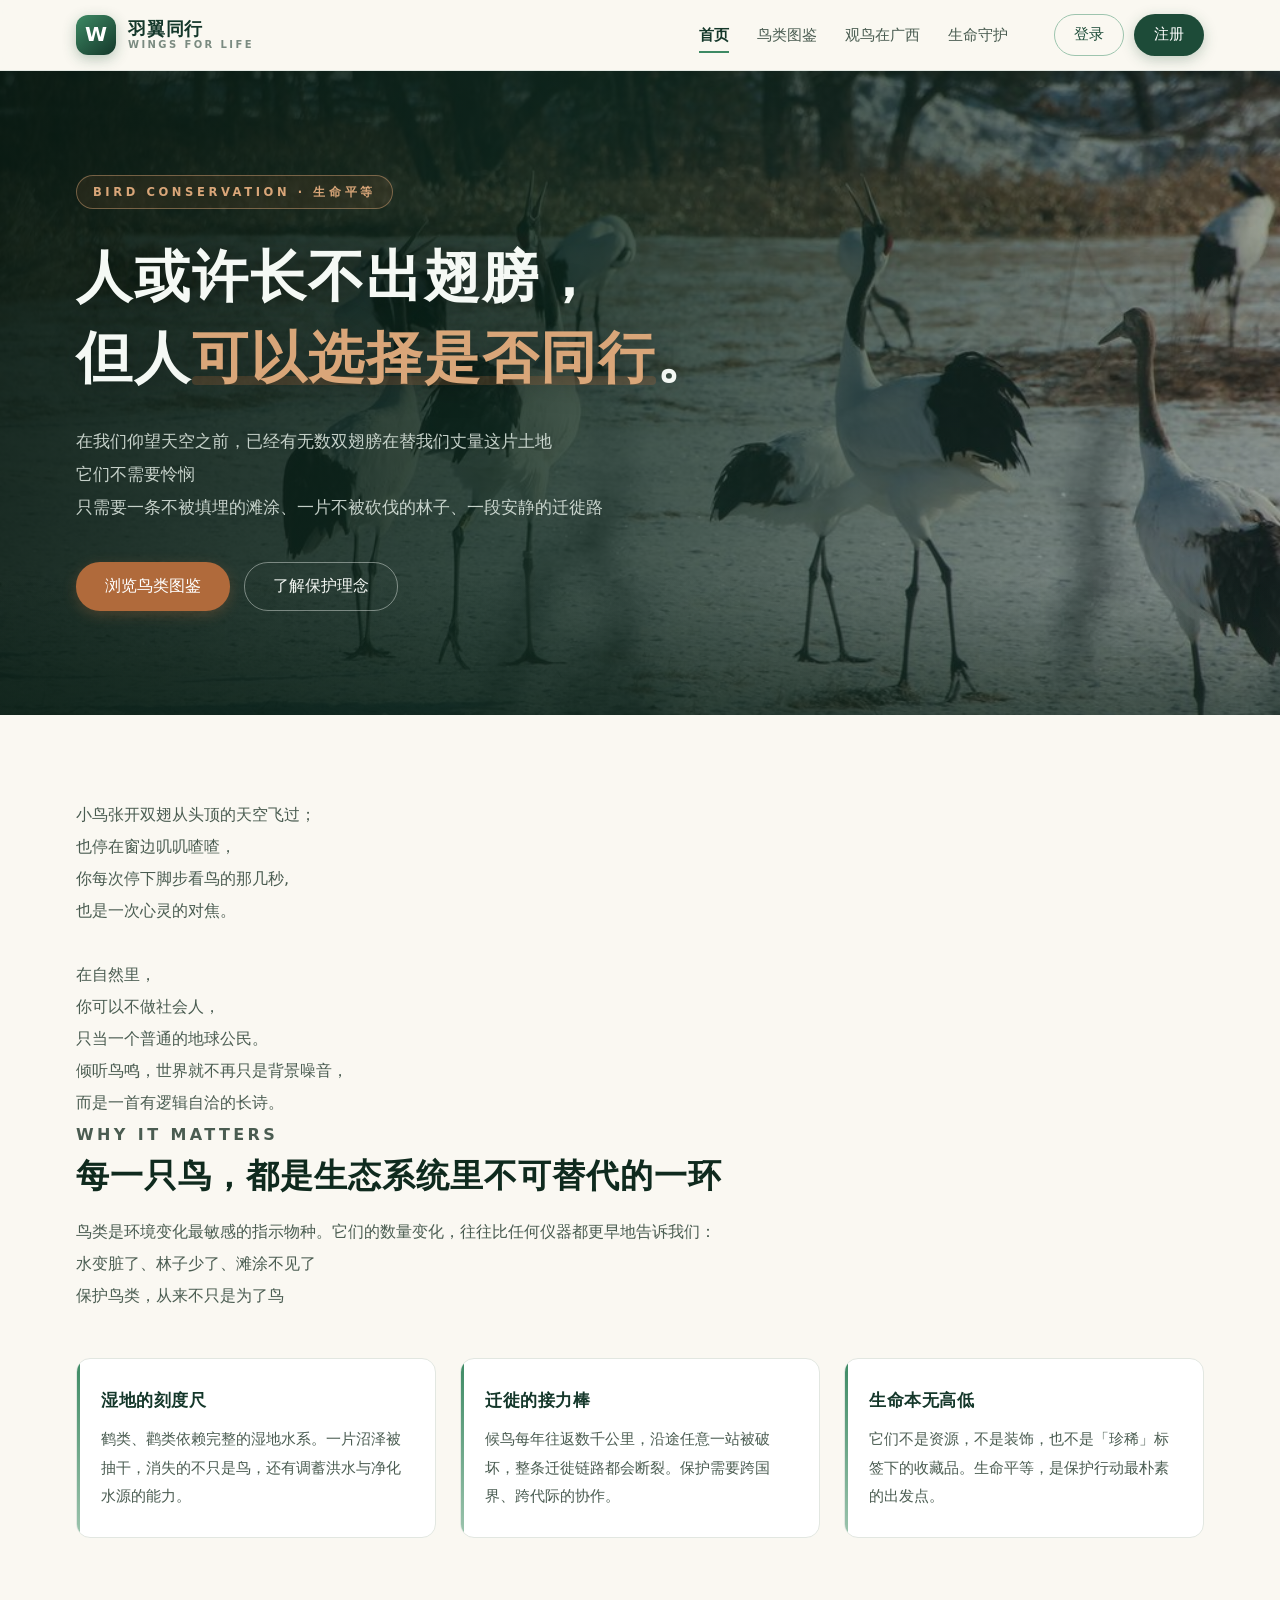
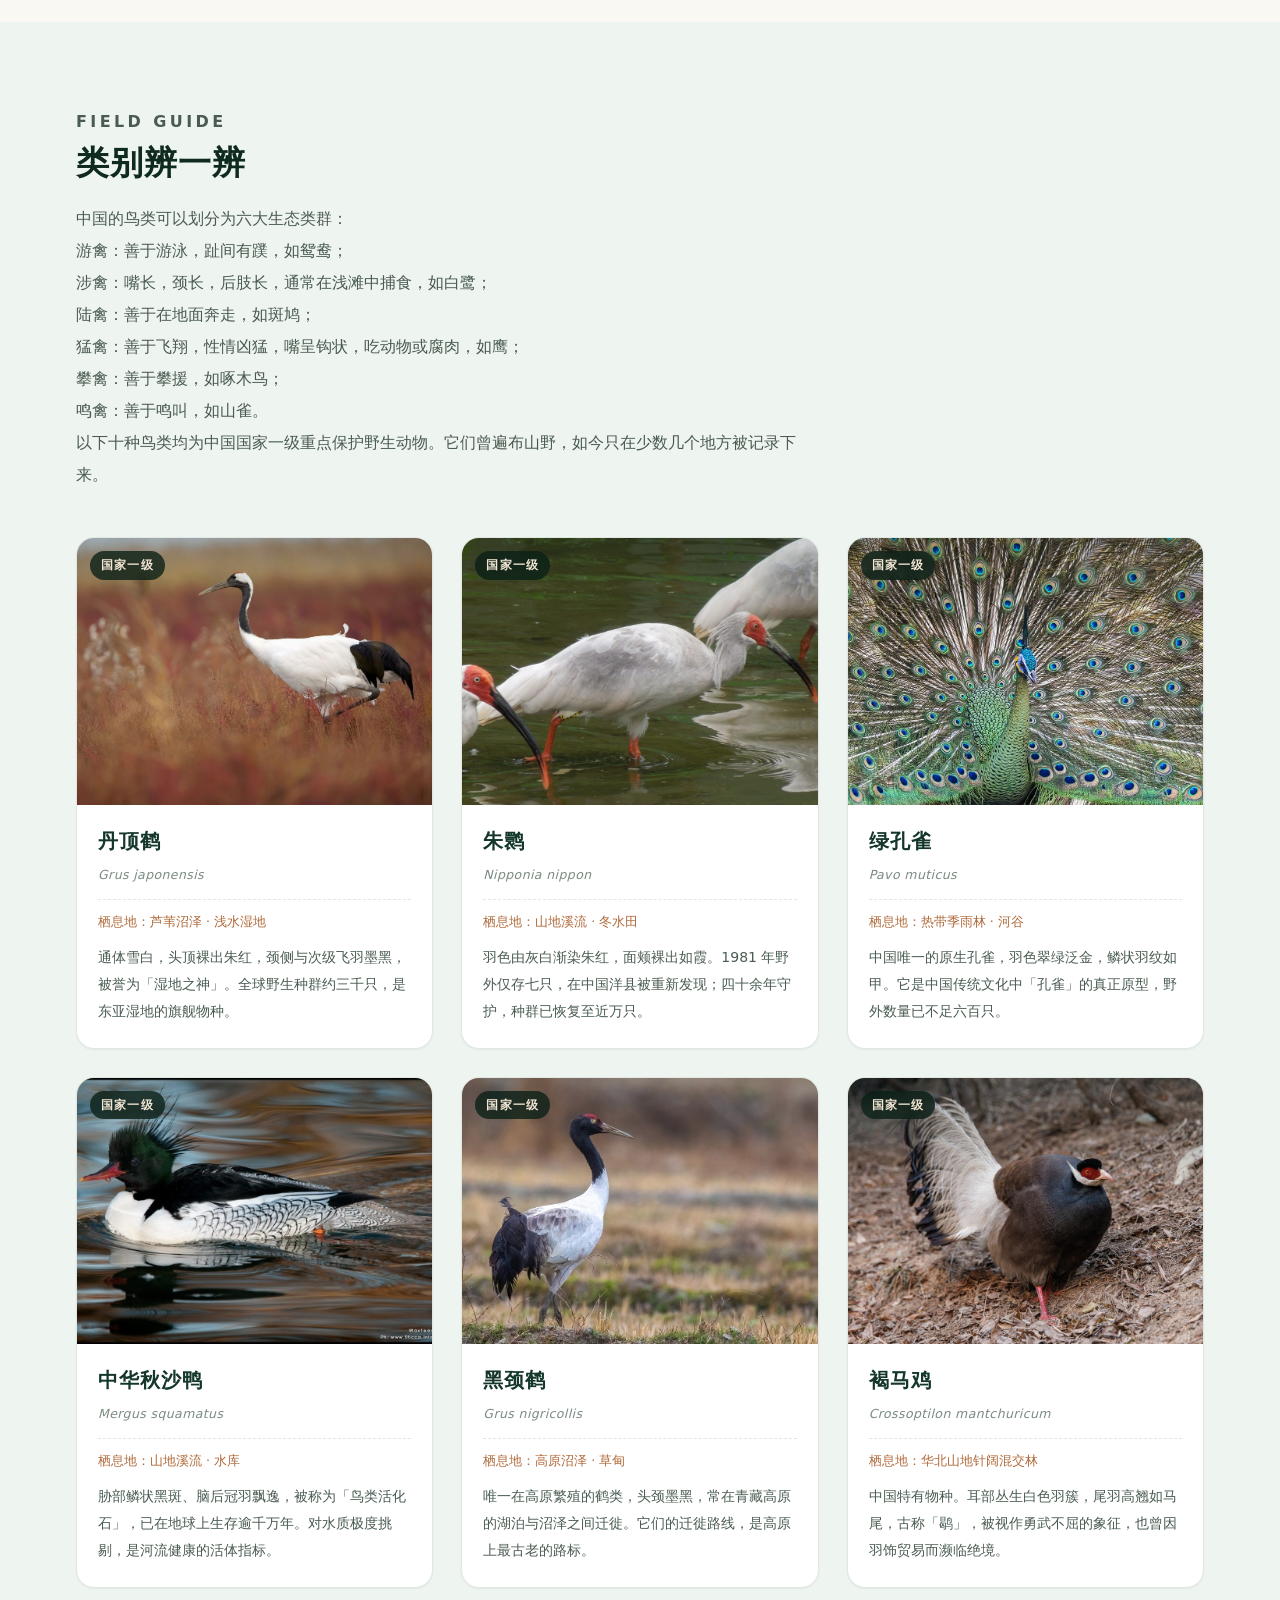
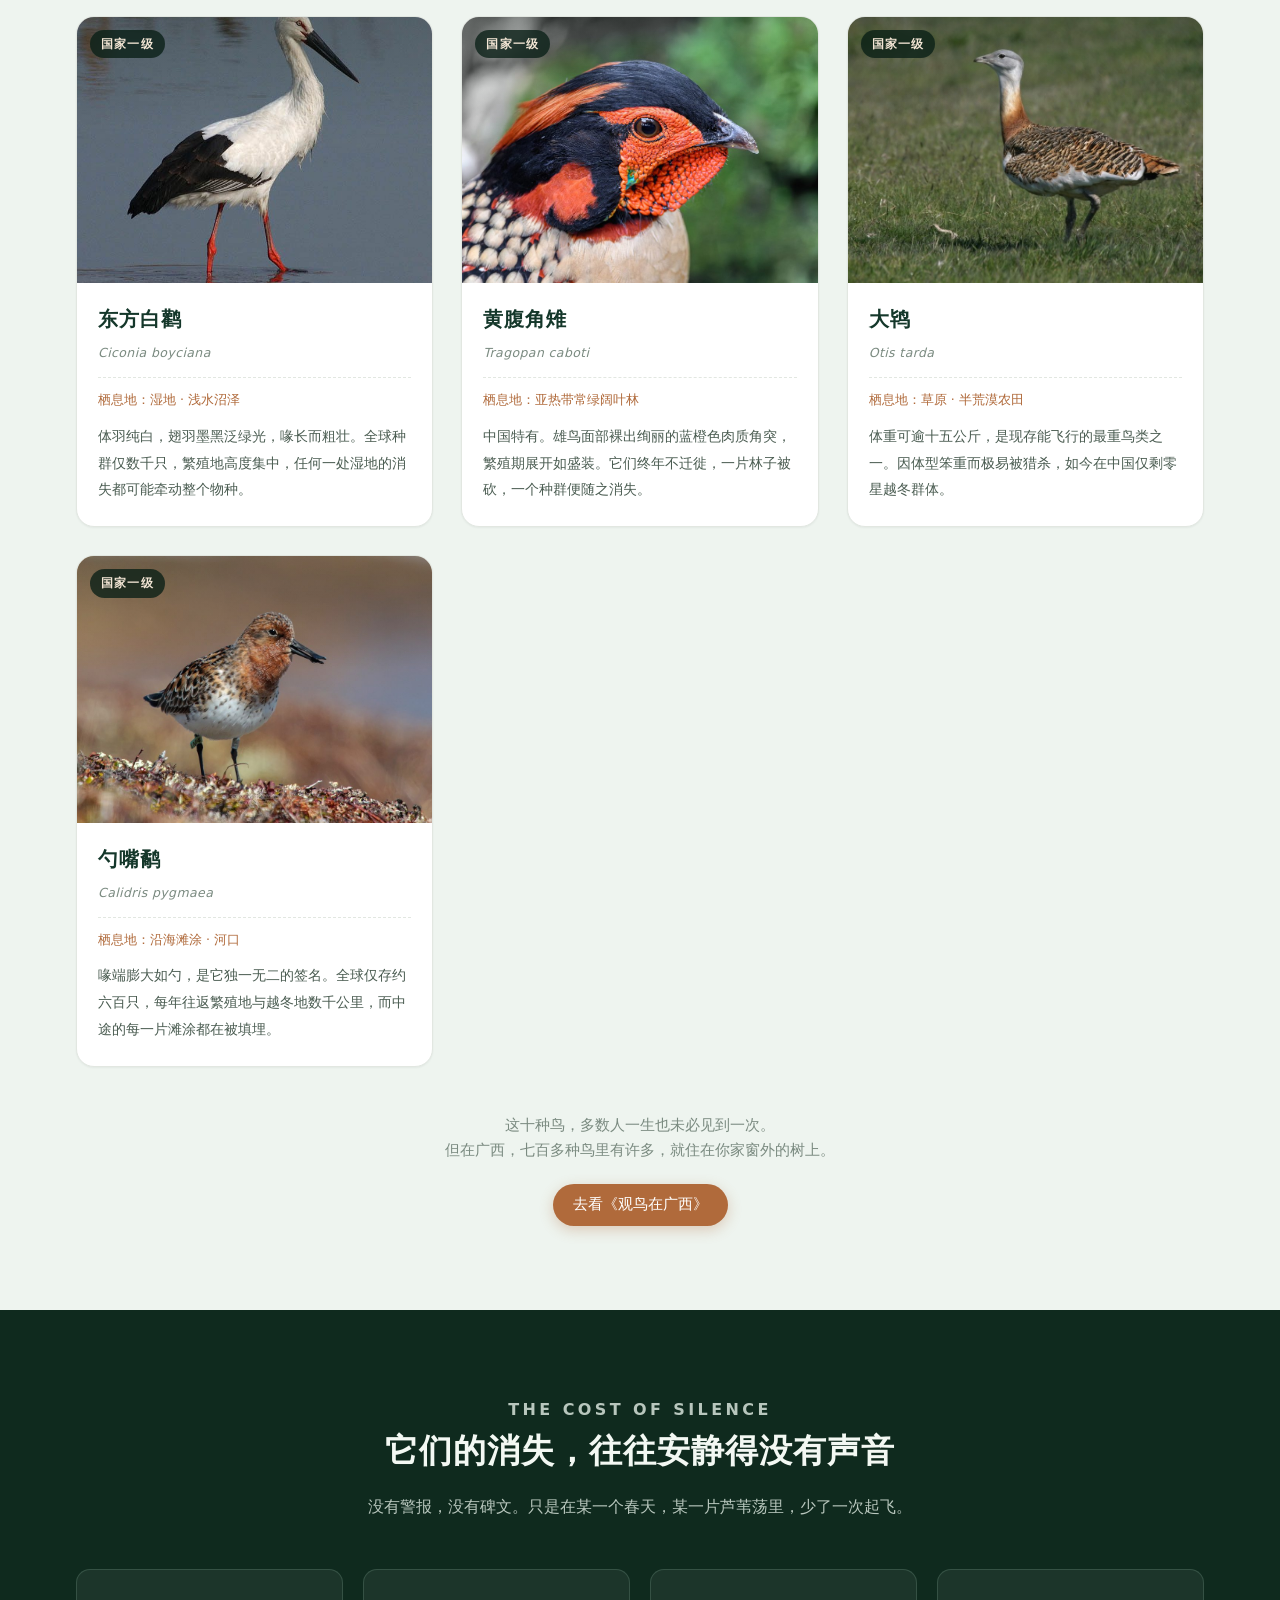
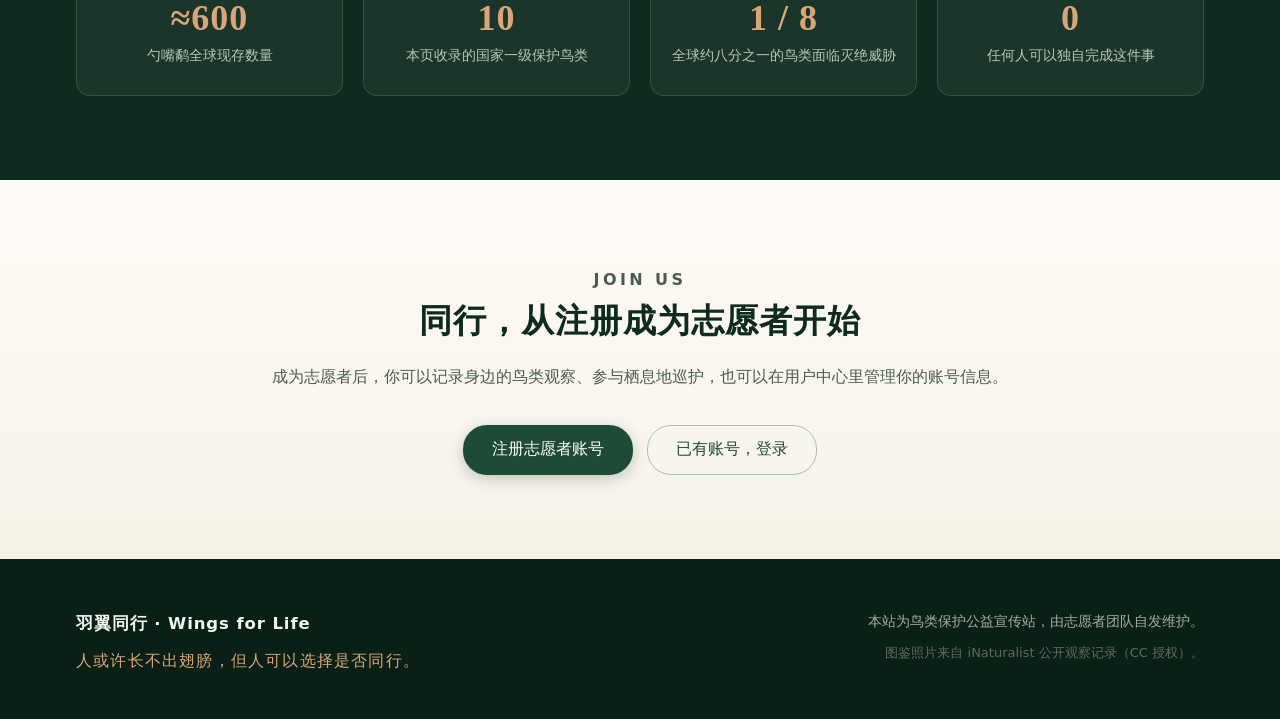
==== commit 88ba595c: "更新" ====
--- a/index.html
+++ b/index.html
@@ -22,7 +22,7 @@
       <a href="index.html" class="on">首页</a>
       <a href="#birds">鸟类图鉴</a>
       <a href="guangxi.html">观鸟在广西</a>
-      <a href="about.html">保护理念</a>
+      <a href="about.html">生命守护</a>
     </nav>
     <div class="account" id="account-area">
       <a class="btn btn-ghost" href="login.html">登录</a>
@@ -41,8 +41,9 @@
         人或许长不出翅膀，<br>但人<span class="hl">可以选择是否同行</span>。
       </h1>
       <p class="hero-sub">
-        在我们仰望天空之前，已经有无数双翅膀在替我们丈量这片土地。
-        它们不需要怜悯，只需要一条不被填埋的滩涂、一片不被砍伐的林子、一段安静的迁徙路。
+        在我们仰望天空之前，已经有无数双翅膀在替我们丈量这片土地<br>
+        它们不需要怜悯<br>
+        只需要一条不被填埋的滩涂、一片不被砍伐的林子、一段安静的迁徙路
       </p>
       <div class="hero-actions">
         <a class="btn btn-clay" href="#birds">浏览鸟类图鉴</a>
@@ -70,16 +71,9 @@
         <p class="eyebrow">Why it matters</p>
         <h2>每一只鸟，都是生态系统里不可替代的一环</h2>
         <p>
-          鸟类是环境变化最敏感的指示物种。它们的数量变化，往往比任何仪器都更早地告诉我们：
-        </p>
-        <p>
-          水变脏了、林子少了、滩涂不见了。保护鸟类，从来不只是为了鸟。
-        </p>
-        <p class="eyebrow">Why it matters</p>
-        <h2>每一只鸟，都是生态系统里不可替代的一环</h2>
-        <p>
-          鸟类是环境变化最敏感的指示物种。它们的数量变化，往往比任何仪器都更早地告诉我们：
-          水变脏了、林子少了、滩涂不见了。保护鸟类，从来不只是为了鸟。
+          鸟类是环境变化最敏感的指示物种。它们的数量变化，往往比任何仪器都更早地告诉我们：<br>
+          水变脏了、林子少了、滩涂不见了<br>
+          保护鸟类，从来不只是为了鸟
         </p>
       </div>
 
@@ -105,7 +99,17 @@
     <div class="wrap">
       <div class="section-head reveal">
         <p class="eyebrow">Field Guide</p>
-        <h2>鸟类图鉴 · 十种正在消失的邻居</h2>
+        <h2>类别辨一辨</h2>
+       <p>
+       中国的鸟类可以划分为六大生态类群：<br>
+       游禽：善于游泳，趾间有蹼，如鸳鸯；<br>
+       涉禽：嘴长，颈长，后肢长，通常在浅滩中捕食，如白鹭；<br>
+       陆禽：善于在地面奔走，如斑鸠；<br>
+       猛禽：善于飞翔，性情凶猛，嘴呈钩状，吃动物或腐肉，如鹰；<br>
+       攀禽：善于攀援，如啄木鸟；<br>
+       鸣禽：善于鸣叫，如山雀。
+       </p>
+
         <p>以下十种鸟类均为中国国家一级重点保护野生动物。它们曾遍布山野，如今只在少数几个地方被记录下来。</p>
       </div>
 
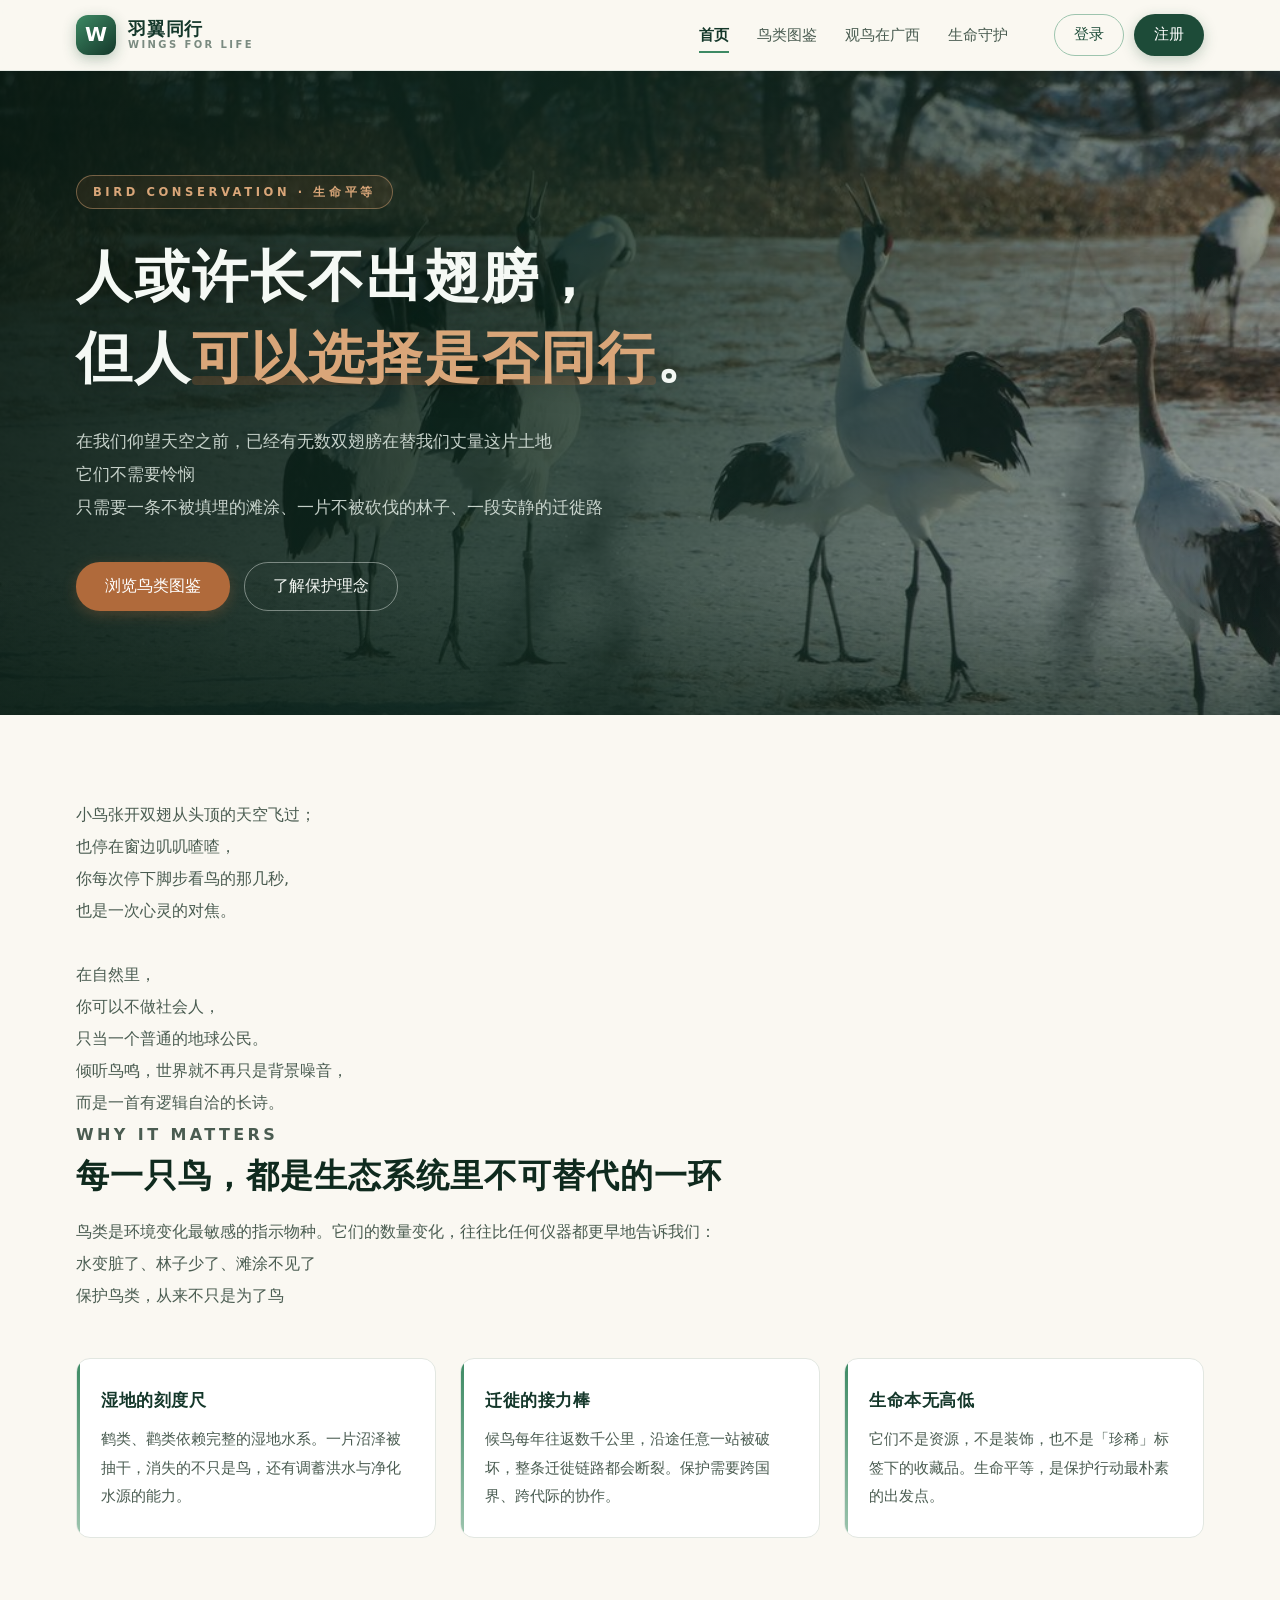
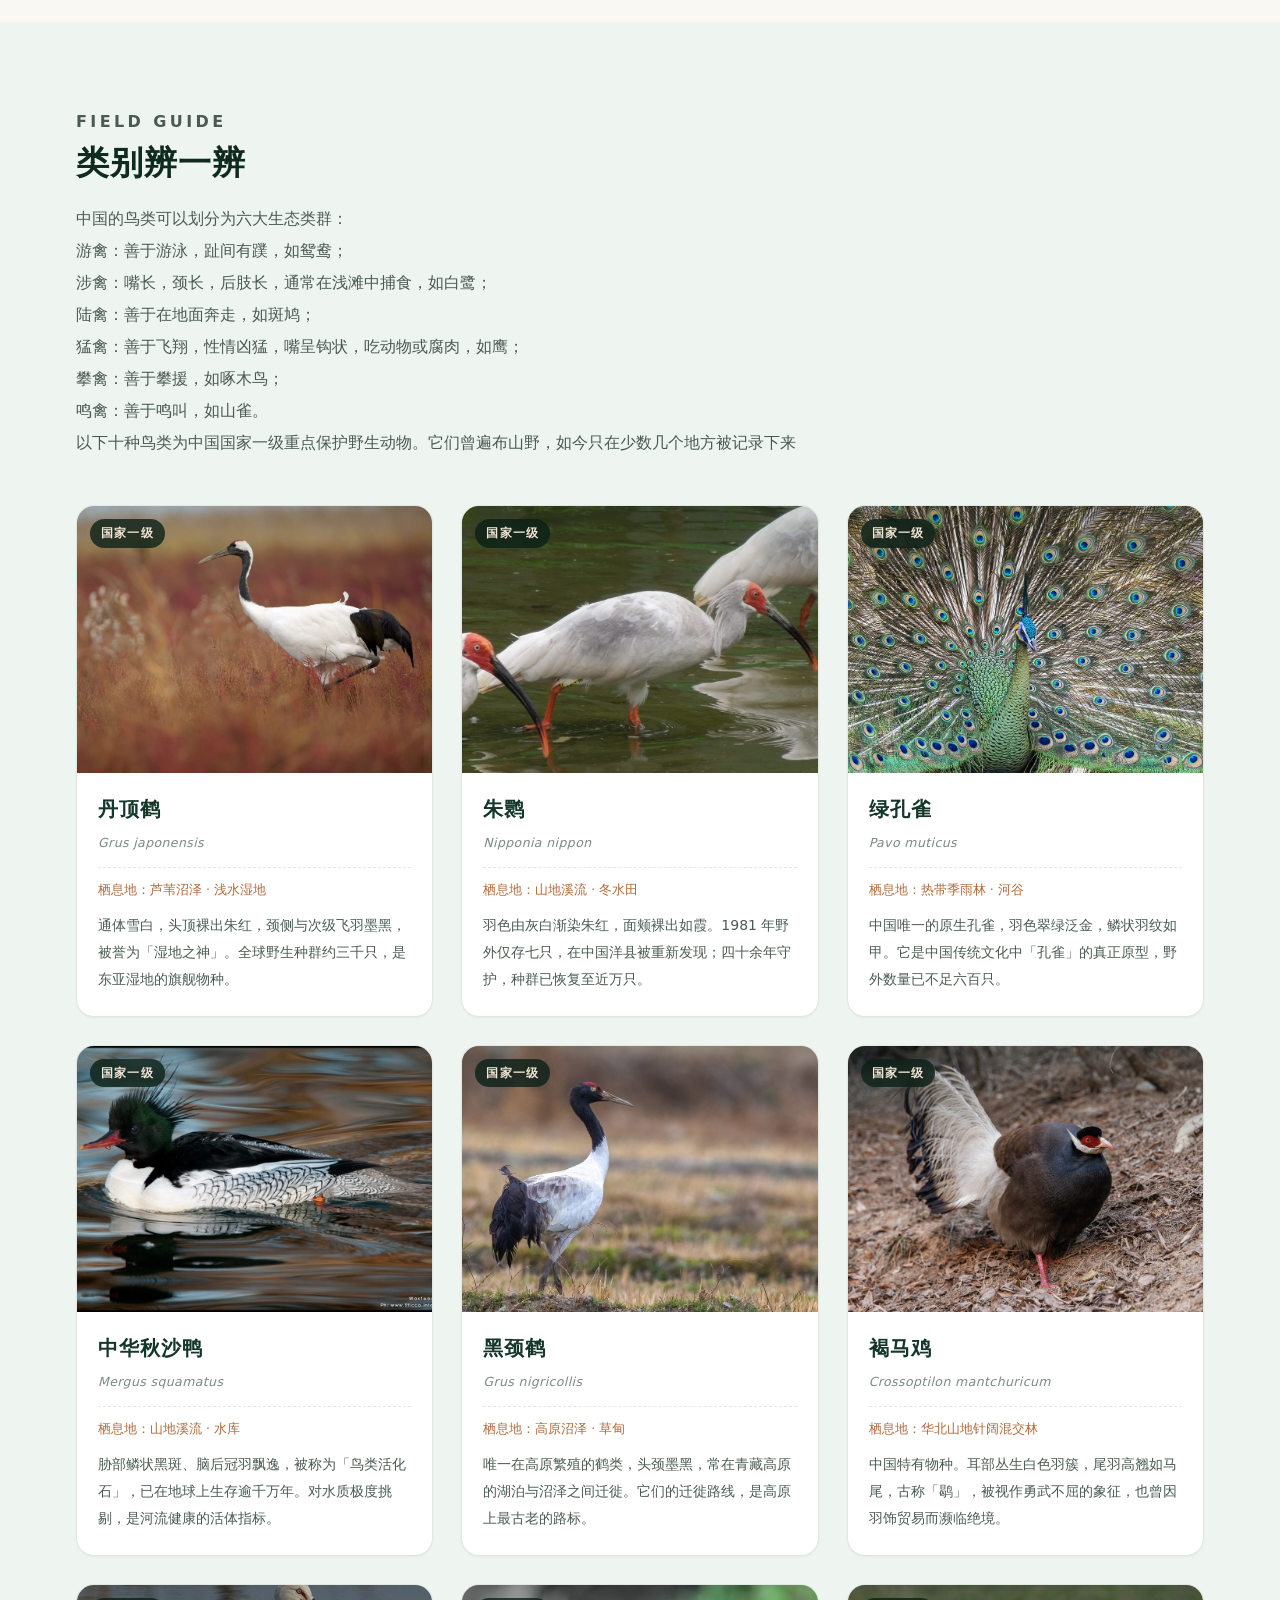
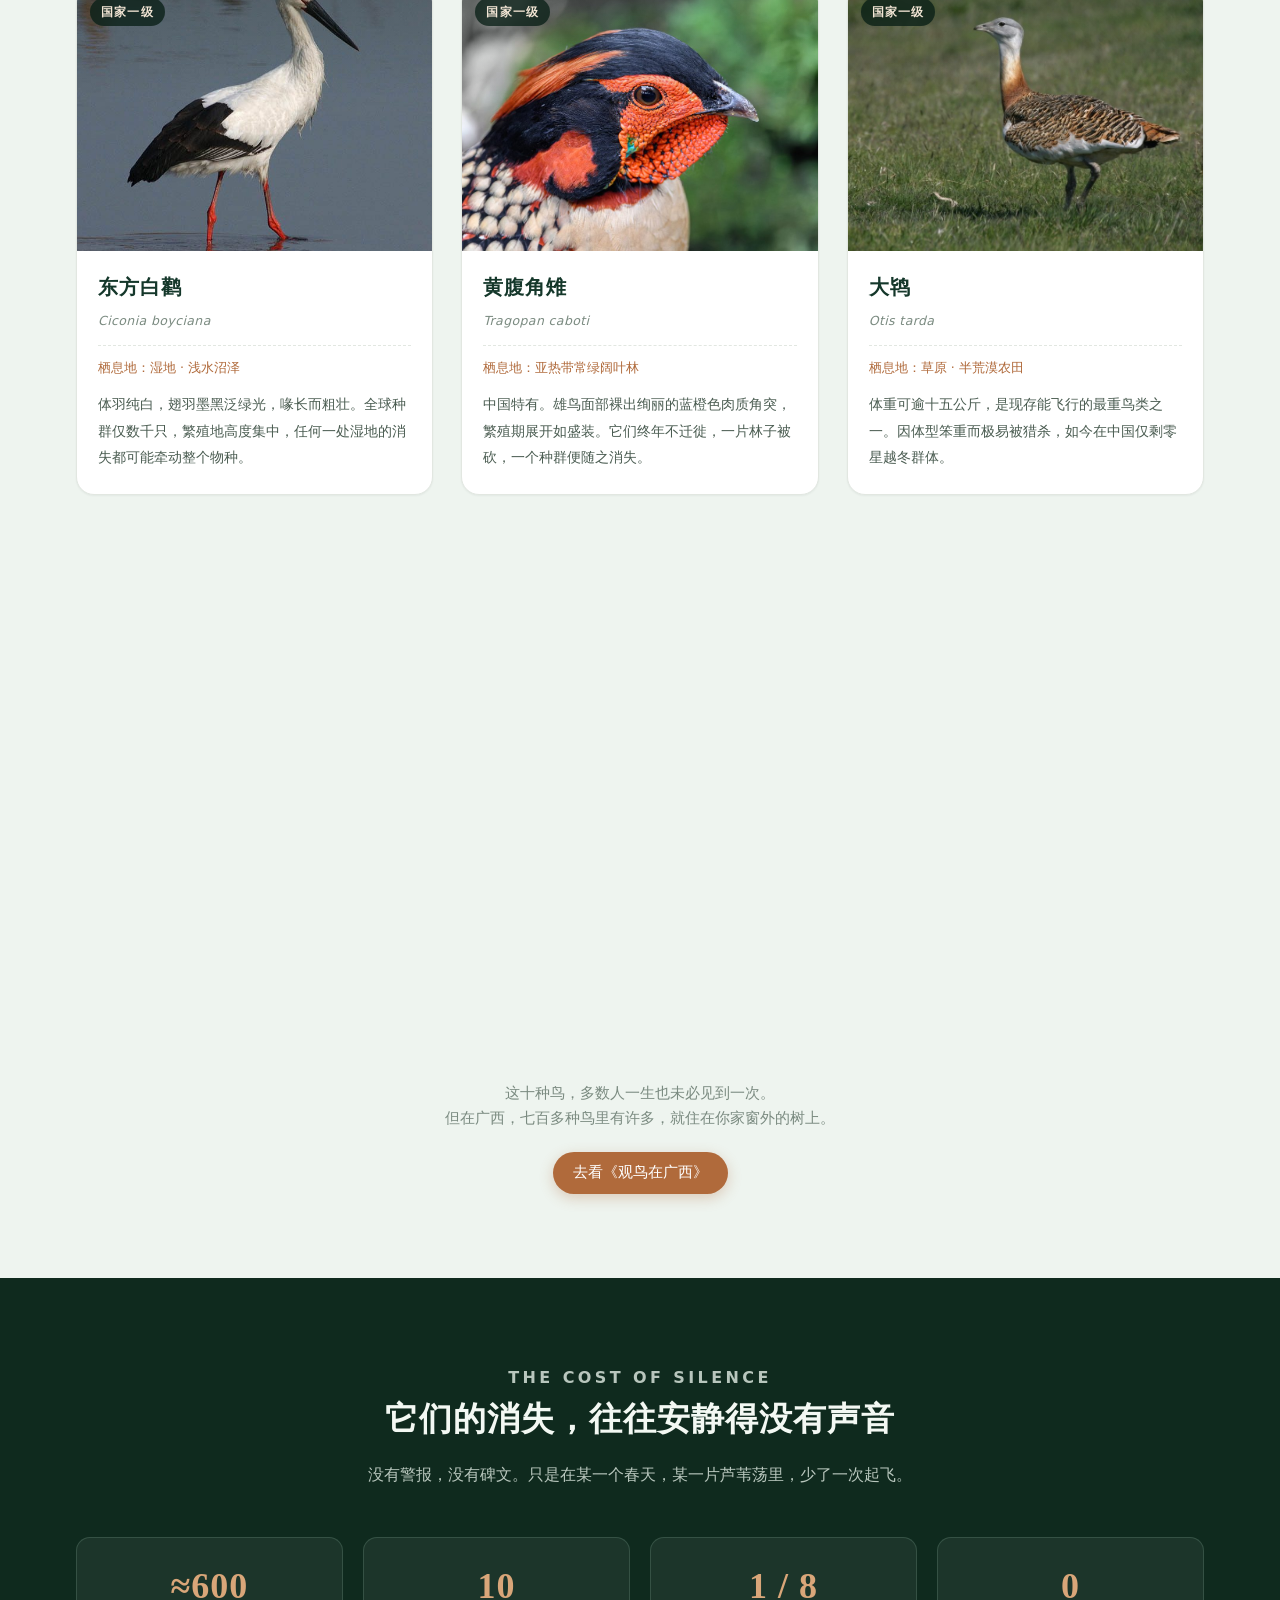
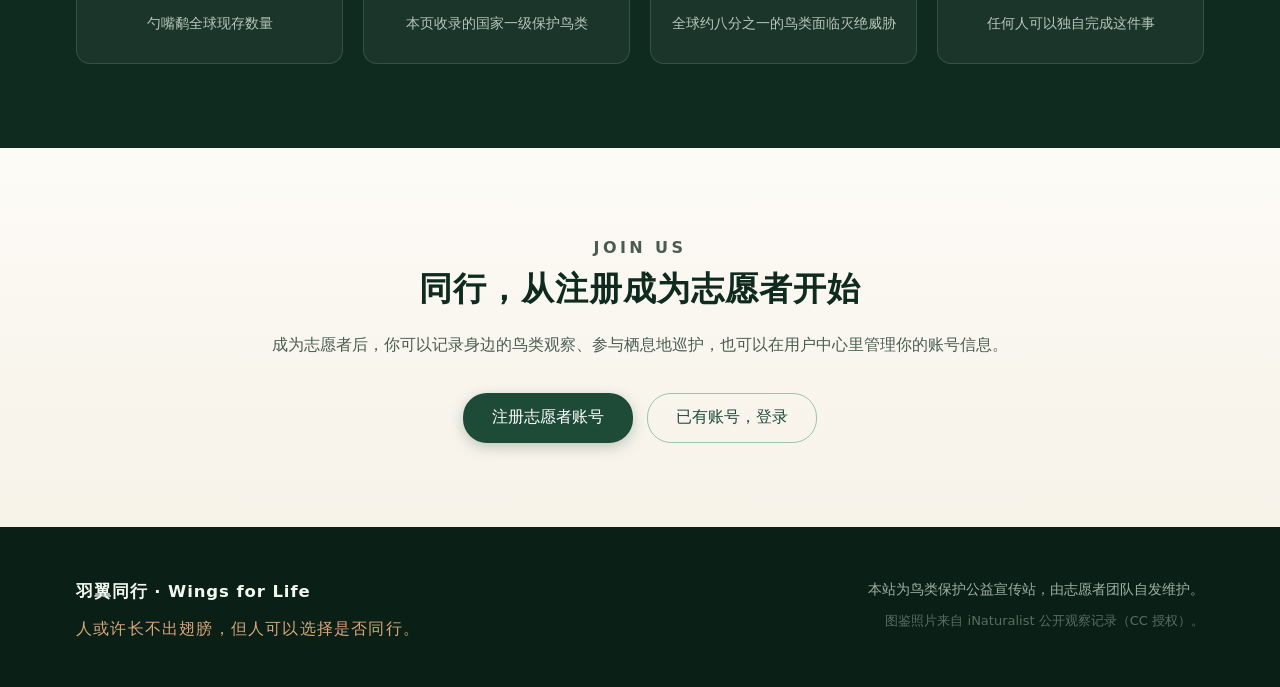
==== commit 189aed36: "更新" ====
--- a/index.html
+++ b/index.html
@@ -110,7 +110,7 @@
        鸣禽：善于鸣叫，如山雀。
        </p>
 
-        <p>以下十种鸟类均为中国国家一级重点保护野生动物。它们曾遍布山野，如今只在少数几个地方被记录下来。</p>
+        <p>以下十种鸟类为中国国家一级重点保护野生动物。它们曾遍布山野，如今只在少数几个地方被记录下来</p>
       </div>
 
       <div class="birds-grid">
